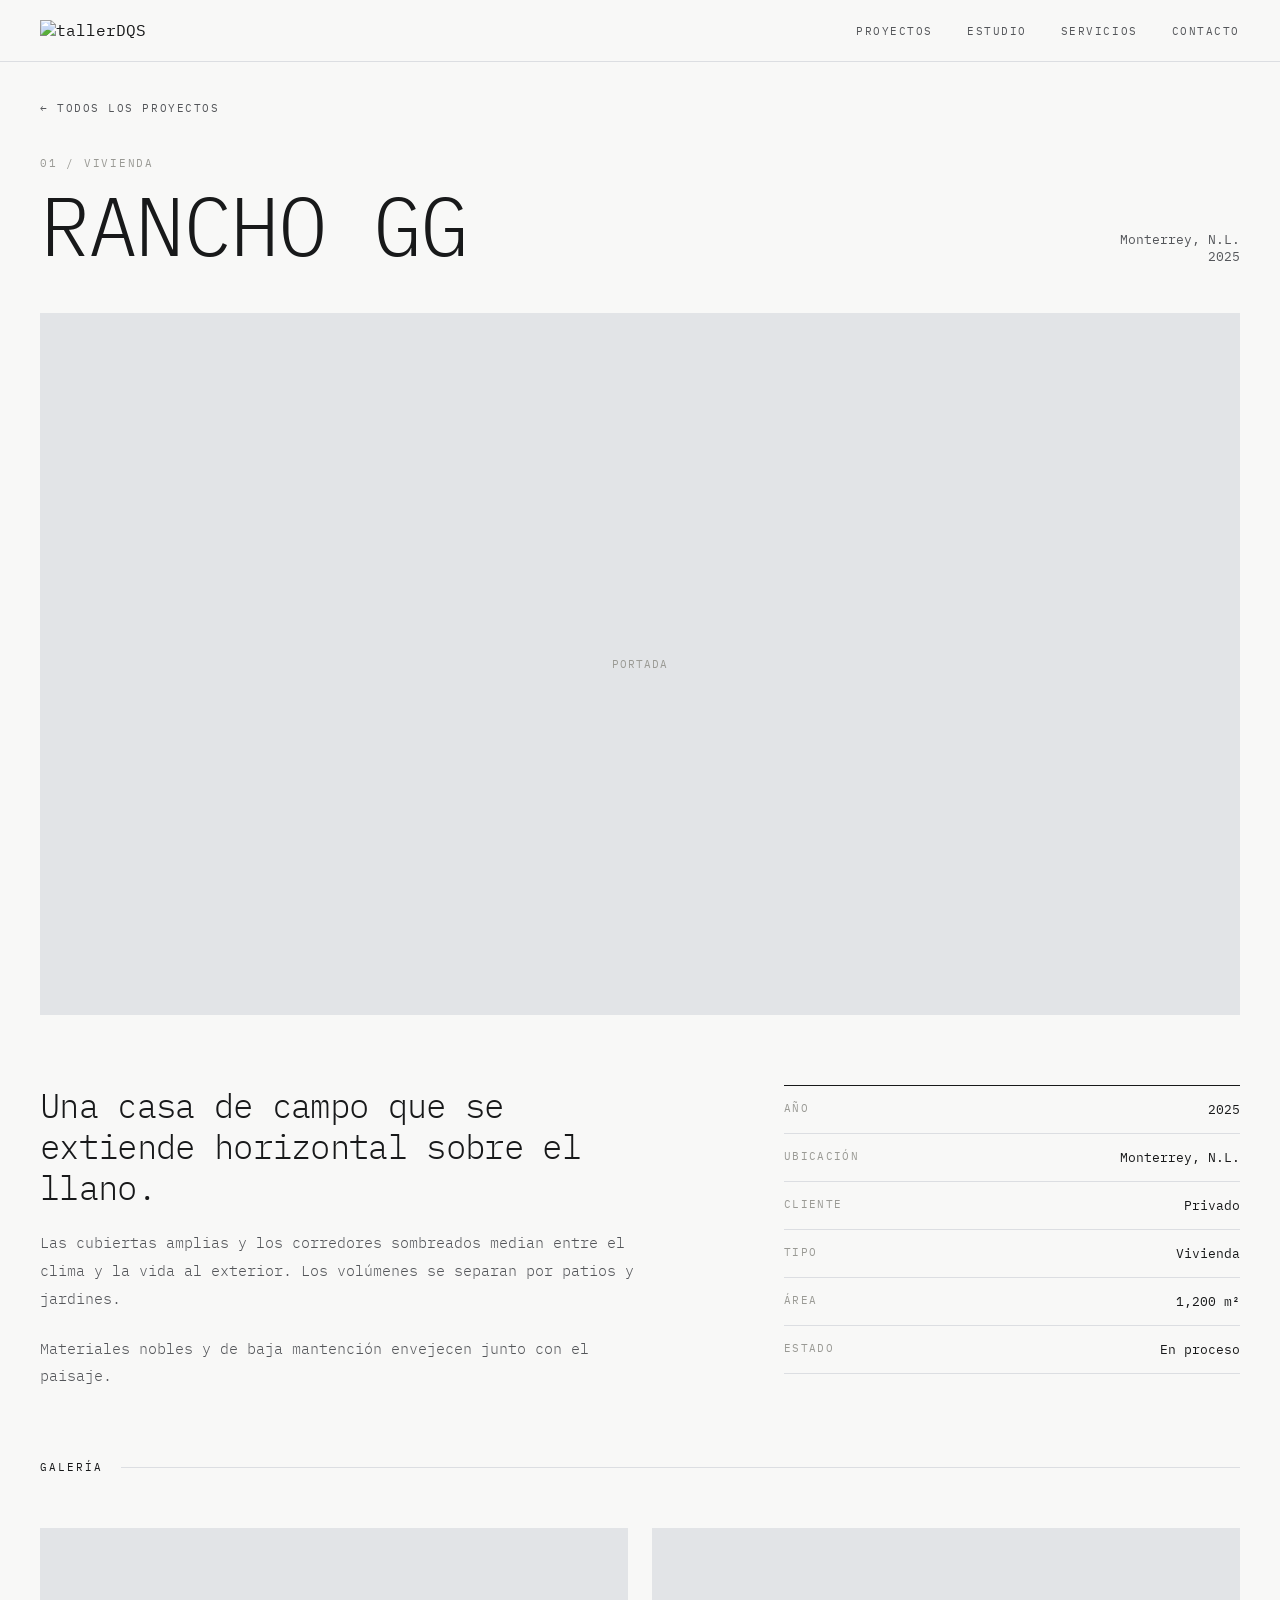
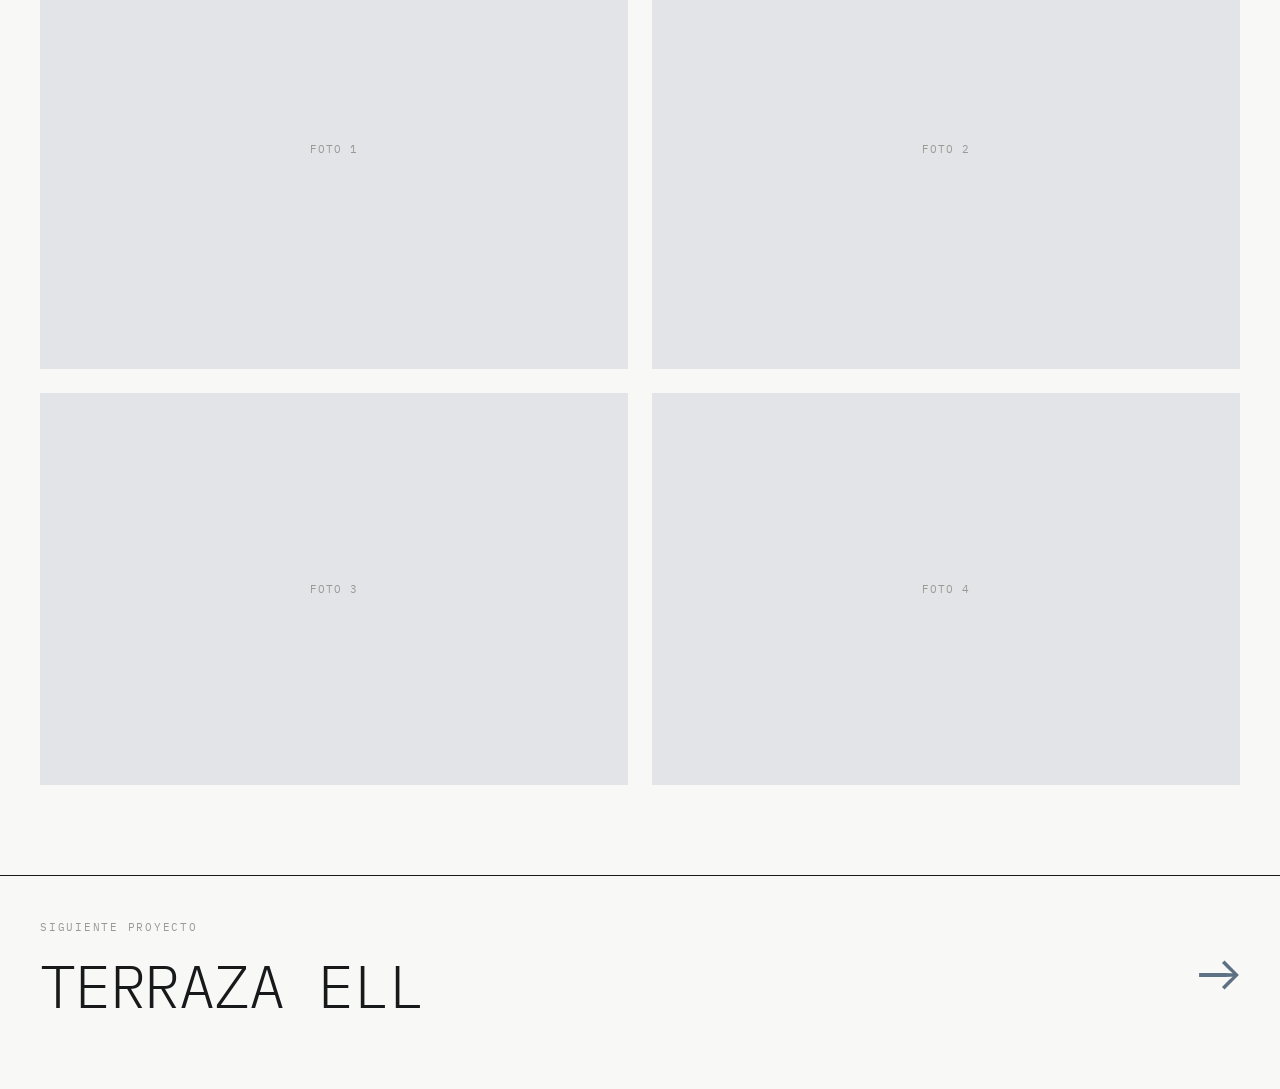
==== proyecto.html @ 95d6c695 "Sitio tallerDQS — versión inicial - Tres páginas: home, proyectos (con filtros), detalle de proyecto" ====
<!DOCTYPE html>
<html lang="es">
<head>
<meta charset="utf-8">
<meta name="viewport" content="width=device-width, initial-scale=1">
<title>Proyecto — tallerDQS</title>
<link rel="preconnect" href="https://fonts.googleapis.com">
<link rel="preconnect" href="https://fonts.gstatic.com" crossorigin>
<link href="https://fonts.googleapis.com/css2?family=IBM+Plex+Mono:wght@300;400;500;600&display=swap" rel="stylesheet">
<link rel="stylesheet" href="css/style.css">
</head>
<body data-page="proyecto">

<nav class="nav">
  <a class="nav__logo" href="index.html"><img src="assets/logo-dqs.png" alt="tallerDQS"></a>
  <div class="nav__links">
    <a class="nav__link" href="proyectos.html">Proyectos</a>
    <a class="nav__link" href="index.html#estudio">Estudio</a>
    <a class="nav__link" href="index.html#servicios">Servicios</a>
    <a class="nav__link" href="index.html#contacto">Contacto</a>
  </div>
</nav>

<main>
  <div class="detail-back"><a href="proyectos.html">← Todos los proyectos</a></div>

  <header class="detail-header">
    <div>
      <div class="detail-header__kicker" id="detail-kicker"></div>
      <h1 class="detail-header__title" id="detail-title"></h1>
    </div>
    <div class="detail-header__meta" id="detail-meta"></div>
  </header>

  <div class="detail-cover" id="detail-cover"></div>

  <section class="detail-info">
    <div class="detail-info__copy">
      <h2 class="detail-info__tagline" id="detail-tagline"></h2>
      <p id="detail-desc-1"></p>
      <p id="detail-desc-2"></p>
    </div>
    <div class="detail-facts" id="detail-facts"></div>
  </section>

  <section class="gallery-section">
    <div class="section-head">
      <span class="section-head__text">Galería</span>
      <span class="section-head__rule"></span>
    </div>
    <div class="gallery-grid" id="gallery-grid"></div>
  </section>

  <a class="next-project" id="next-project-link" href="#">
    <div>
      <div class="next-project__kicker">Siguiente proyecto</div>
      <div class="next-project__name" id="next-project-name"></div>
    </div>
    <span class="next-project__arrow">→</span>
  </a>
</main>

<script src="js/data.js"></script>
<script src="js/main.js"></script>
<script src="js/proyecto.js"></script>
</body>
</html>
---- css/style.css ----
/* tallerDQS — shared styles */

*, *::before, *::after { box-sizing: border-box; }
html, body { margin: 0; padding: 0; }
html { scroll-behavior: smooth; }

body {
  background: #F8F8F7;
  color: #18191A;
  font-family: 'IBM Plex Mono', ui-monospace, monospace;
  -webkit-font-smoothing: antialiased;
  text-rendering: optimizeLegibility;
}

::selection { background: #5E7184; color: #F8F8F7; }

img { display: block; max-width: 100%; }
button { font-family: inherit; cursor: pointer; border: none; background: none; color: inherit; padding: 0; }
a { color: inherit; text-decoration: none; }

/* ── NAV ── */
.nav {
  position: fixed; top: 0; left: 0; right: 0; z-index: 100;
  height: 62px; display: flex; align-items: center; justify-content: space-between;
  padding: 0 40px;
  background: rgba(248, 248, 247, 0.82);
  backdrop-filter: blur(10px);
  border-bottom: 1px solid #DCDEE2;
}
.nav__logo { display: flex; align-items: center; }
.nav__logo img { height: 21px; width: auto; }
.nav__logo svg { height: 21px; width: auto; }
.nav__links { display: flex; align-items: center; gap: 34px; }
.nav__link { font-size: 11px; letter-spacing: 0.14em; text-transform: uppercase; color: #54565A; transition: color .2s; }
.nav__link:hover { color: #18191A; }

main { padding-top: 62px; }

/* ── IMAGE SLOT ── */
.img-slot { position: relative; width: 100%; height: 100%; background: #E2E4E7; overflow: hidden; }
.img-slot img { position: absolute; inset: 0; width: 100%; height: 100%; object-fit: cover; display: block; }
.img-slot__label {
  position: absolute; inset: 0;
  display: flex; align-items: center; justify-content: center;
  text-align: center; padding: 12px;
  font-size: 11px; letter-spacing: 0.1em; text-transform: uppercase; color: #9A9A95;
}
.img-slot--mono img { filter: grayscale(1) contrast(1.04); transition: filter .7s ease, transform 1s ease; }
.img-card:hover .img-slot--mono img { filter: grayscale(0) contrast(1); transform: scale(1.02); }

/* ── HERO ── */
.hero { min-height: 92vh; display: flex; flex-direction: column; justify-content: flex-end; padding: 0 40px 56px; }
.hero__kicker { font-size: 11px; letter-spacing: 0.18em; text-transform: uppercase; color: #9A9A95; margin-bottom: 32px; }
.hero__logo { margin: 0; }
.hero__logo img,
.hero__logo svg { display: block; width: clamp(175px, 37.5vw, 450px); height: auto; }
.hero__row { display: flex; justify-content: space-between; align-items: flex-end; margin-top: 40px; flex-wrap: wrap; gap: 24px; }
.hero__tagline { margin: 0; max-width: 440px; font-size: 15px; line-height: 1.7; color: #54565A; font-weight: 300; }

/* ── SECTION LABEL ── */
.section-label { display: flex; align-items: center; gap: 18px; padding: 64px 40px 36px; }
.section-label__text { font-size: 11px; letter-spacing: 0.18em; text-transform: uppercase; color: #18191A; }
.section-label__rule { flex: 1; height: 1px; background: #DCDEE2; }
.section-label__hint { font-size: 11px; letter-spacing: 0.14em; color: #9A9A95; }

/* ── HOME GRID ── */
.home-grid { display: grid; grid-template-columns: repeat(2, 1fr); gap: 28px; padding: 0 40px 110px; }
.home-card { display: flex; flex-direction: column; opacity: .38; transition: opacity .55s ease; }
.home-card:hover { opacity: 1; }
.home-card__media { position: relative; width: 100%; aspect-ratio: 4 / 3; overflow: hidden; background: #E2E4E7; }
.home-card__num { position: absolute; top: 14px; left: 14px; font-size: 11px; letter-spacing: 0.12em; color: #F8F8F7; mix-blend-mode: difference; }
.home-card__meta { display: flex; justify-content: space-between; align-items: baseline; margin-top: 14px; gap: 16px; }
.home-card__title { font-size: 16px; font-weight: 500; letter-spacing: 0.06em; text-transform: uppercase; color: #18191A; }
.home-card__year { font-size: 12px; color: #9A9A95; white-space: nowrap; }
.home-card__sub { margin-top: 5px; font-size: 11px; letter-spacing: 0.1em; text-transform: uppercase; color: #9A9A95; }

/* ── VER TODOS ── */
.view-all-wrap { padding: 0 40px 96px; }
.view-all {
  display: flex; justify-content: space-between; align-items: center; width: 100%;
  border-top: 1px solid #C9CBD0; padding: 26px 2px 0;
  color: #8A8C92; transition: padding-left .3s, color .3s;
}
.view-all:hover { padding-left: 14px; color: #18191A; }
.view-all__label { font-size: 13px; font-weight: 500; letter-spacing: 0.16em; text-transform: uppercase; }
.view-all__arrow { font-size: 18px; font-weight: 300; color: #5E7184; }

/* ── REVEAL SECTIONS ── */
[data-reveal] {
  border-top: 1px solid #DCDEE2; padding: 90px 40px;
  transition: opacity 1s ease, transform 1s ease;
  scroll-margin-top: 70px;
  opacity: .2; transform: translateY(30px);
}
[data-reveal].is-revealed { opacity: 1; transform: none; }

.section-head { display: flex; align-items: center; gap: 18px; margin-bottom: 54px; }
.section-head__text { font-size: 11px; letter-spacing: 0.18em; text-transform: uppercase; }
.section-head__rule { flex: 1; height: 1px; background: #DCDEE2; }

/* ── ESTUDIO ── */
.estudio__grid { display: grid; grid-template-columns: 1fr 1.4fr; gap: 60px; align-items: start; }
.estudio__headline { margin: 0; font-weight: 300; font-size: clamp(26px, 3.4vw, 42px); line-height: 1.12; letter-spacing: -0.03em; }
.estudio__copy { display: flex; flex-direction: column; gap: 22px; max-width: 560px; }
.estudio__copy p { margin: 0; font-size: 15px; line-height: 1.8; color: #54565A; font-weight: 300; }
.estudio__stats { display: flex; gap: 48px; margin-top: 14px; }
.estudio__stat-num { font-size: 34px; font-weight: 300; letter-spacing: -0.02em; }
.estudio__stat-label { font-size: 11px; letter-spacing: 0.12em; text-transform: uppercase; color: #9A9A95; margin-top: 4px; }

/* ── SERVICIOS ── */
.servicios__grid { display: grid; grid-template-columns: repeat(2, 1fr); gap: 0; border-top: 1px solid #DCDEE2; }
.servicio { display: flex; gap: 24px; padding: 30px 0; border-bottom: 1px solid #DCDEE2; align-items: baseline; }
.servicio__num { font-size: 12px; color: #9A9A95; letter-spacing: 0.1em; min-width: 34px; }
.servicio__name { margin: 0 0 8px; font-size: 21px; font-weight: 500; letter-spacing: 0.03em; text-transform: uppercase; }
.servicio__desc { margin: 0; font-size: 14px; line-height: 1.7; color: #54565A; font-weight: 300; max-width: 380px; }

/* ── CONTACTO ── */
.contacto { padding-bottom: 64px !important; }
.contacto__grid { display: grid; grid-template-columns: 1fr 1fr; gap: 60px; align-items: start; }
.contacto__col { display: flex; flex-direction: column; gap: 34px; }
.contacto__cta { font-weight: 300; font-size: clamp(26px, 4.4vw, 52px); line-height: 1.05; letter-spacing: -0.03em; color: #3A3C40; border-bottom: 1px solid transparent; transition: border-color .3s, color .3s; display: inline-block; }
.contacto__cta:hover { border-bottom: 1px solid #5E7184; color: #18191A; }
.contacto__data { display: flex; flex-direction: column; gap: 22px; font-size: 13px; line-height: 1.6; color: #8A8C92; font-weight: 300; }
.contacto__data-label { font-size: 11px; letter-spacing: 0.12em; text-transform: uppercase; color: #A6A8AD; margin-bottom: 5px; }
.contacto__data a { border-bottom: 1px solid #DCDEE2; transition: border-color .2s; }
.contacto__data a:hover { border-bottom: 1px solid #5E7184; }
.whatsapp-btn { display: inline-flex; align-items: center; gap: 9px; margin-top: 12px; padding: 9px 15px; border: 1px solid #DCDEE2; border-radius: 2px; font-size: 11px; letter-spacing: 0.12em; text-transform: uppercase; color: #5C5E63; transition: all .25s; }
.whatsapp-btn:hover { border-color: #5E7184; color: #3A3C40; background: #F1F2F0; }
.contacto__social { display: flex; gap: 20px; }

.contact-form { display: flex; flex-direction: column; gap: 0; border-top: 1px solid #C9CBD0; }
.contact-form__label { font-size: 11px; letter-spacing: 0.14em; text-transform: uppercase; color: #A6A8AD; padding: 18px 0 6px; }
.contact-form input,
.contact-form textarea { font-family: inherit; font-size: 15px; color: #3A3C40; background: transparent; border: none; border-bottom: 1px solid #DCDEE2; padding: 16px 2px; outline: none; width: 100%; }
.contact-form textarea { resize: vertical; }
.contact-form input:focus,
.contact-form textarea:focus { border-bottom: 1px solid #5E7184; }
.contact-form__submit { margin-top: 24px; align-self: flex-start; display: inline-flex; align-items: center; gap: 12px; padding: 14px 26px; background: #18191A; color: #F8F8F7; font-size: 11px; letter-spacing: 0.16em; text-transform: uppercase; border-radius: 2px; transition: background .25s; }
.contact-form__submit:hover { background: #5E7184; }
.contact-form__note { font-size: 11px; letter-spacing: 0.06em; color: #A6A8AD; padding-top: 14px; min-height: 16px; }

.footer-row { display: flex; justify-content: space-between; align-items: baseline; margin-top: 80px; font-size: 11px; letter-spacing: 0.1em; text-transform: uppercase; color: #A6A8AD; }

/* ── DETALLE ── */
.detail-back { padding: 34px 40px 0; }
.detail-back a { font-size: 11px; letter-spacing: 0.14em; text-transform: uppercase; color: #54565A; transition: color .2s; }
.detail-back a:hover { color: #18191A; }

.detail-header { padding: 40px 40px 48px; display: flex; justify-content: space-between; align-items: flex-end; flex-wrap: wrap; gap: 24px; }
.detail-header__kicker { font-size: 11px; letter-spacing: 0.16em; text-transform: uppercase; color: #9A9A95; margin-bottom: 16px; }
.detail-header__title { margin: 0; font-weight: 300; font-size: clamp(36px, 6.5vw, 88px); line-height: 0.95; letter-spacing: -0.03em; text-transform: uppercase; }
.detail-header__meta { font-size: 13px; color: #54565A; text-align: right; }

.detail-cover { height: 78vh; background: #E2E4E7; margin: 0 40px; overflow: hidden; }

.detail-info { display: grid; grid-template-columns: 1.5fr 1fr; gap: 60px; padding: 70px 40px; align-items: start; }
.detail-info__copy { display: flex; flex-direction: column; gap: 22px; max-width: 620px; }
.detail-info__tagline { margin: 0; font-weight: 300; font-size: clamp(22px, 2.8vw, 34px); line-height: 1.2; letter-spacing: -0.02em; }
.detail-info__copy p { margin: 0; font-size: 15px; line-height: 1.85; color: #54565A; font-weight: 300; }
.detail-facts { border-top: 1px solid #18191A; }
.detail-fact { display: flex; justify-content: space-between; gap: 16px; padding: 15px 0; border-bottom: 1px solid #DCDEE2; }
.detail-fact__k { font-size: 11px; letter-spacing: 0.12em; text-transform: uppercase; color: #9A9A95; }
.detail-fact__v { font-size: 13px; color: #18191A; text-align: right; }

.gallery-section { padding: 0 40px 90px; }
.gallery-grid { display: grid; grid-template-columns: repeat(2, 1fr); gap: 24px; }
.gallery-item { background: #E2E4E7; overflow: hidden; }

.next-project { display: flex; justify-content: space-between; align-items: center; width: 100%; border-top: 1px solid #18191A; padding: 44px 40px 64px; }
.next-project__kicker { font-size: 11px; letter-spacing: 0.16em; text-transform: uppercase; color: #9A9A95; margin-bottom: 12px; }
.next-project__name { font-size: clamp(28px, 5vw, 60px); font-weight: 300; letter-spacing: -0.02em; text-transform: uppercase; }
.next-project__arrow { font-size: clamp(34px, 6vw, 72px); font-weight: 300; color: #5E7184; }

/* ── PROYECTOS INDEX ── */
.proyectos-header { padding: 40px 40px 40px; display: flex; justify-content: space-between; align-items: flex-end; flex-wrap: wrap; gap: 24px; }
.proyectos-header__title { margin: 0; font-weight: 300; font-size: clamp(40px, 7vw, 96px); line-height: 0.9; letter-spacing: -0.04em; text-transform: uppercase; }
.proyectos-header__count { font-size: 11px; letter-spacing: 0.14em; text-transform: uppercase; color: #9A9A95; }

.filters { padding: 0 40px 36px; }
.filters__inner { display: flex; flex-direction: column; gap: 16px; border-bottom: 1px solid #DCDEE2; padding-bottom: 28px; }
.filter-row { display: flex; gap: 18px; align-items: baseline; flex-wrap: wrap; }
.filter-row__label { min-width: 92px; font-size: 11px; letter-spacing: 0.14em; text-transform: uppercase; color: #9A9A95; }
.filter-row__opts { display: flex; gap: 8px; flex-wrap: wrap; }
.chip { padding: 7px 13px; font-size: 11px; letter-spacing: 0.1em; text-transform: uppercase; white-space: nowrap; border: 1px solid #DCDEE2; color: #9A9A95; background: transparent; border-radius: 2px; transition: all .2s; cursor: pointer; }
.chip.is-active { border-color: #18191A; color: #18191A; background: #E2E4E7; }

.proyectos-grid-wrap { padding: 0 40px 120px; }
.proyectos-grid { display: grid; grid-template-columns: repeat(4, 1fr); gap: 26px 22px; }
.proj-card { display: flex; flex-direction: column; }
.proj-card__media { position: relative; width: 100%; aspect-ratio: 4 / 3; overflow: hidden; background: #E2E4E7; }
.proj-card__num { position: absolute; top: 12px; left: 12px; font-size: 11px; letter-spacing: 0.12em; color: #F8F8F7; mix-blend-mode: difference; }
.proj-card__title { margin-top: 12px; font-size: 14px; font-weight: 500; letter-spacing: 0.06em; text-transform: uppercase; color: #18191A; display: inline-block; border-bottom: 1px solid transparent; transition: border-color .3s; }
.proj-card__title:hover { border-bottom: 1px solid #5E7184; }
.proj-card__sub { margin-top: 5px; font-size: 11px; letter-spacing: 0.08em; text-transform: uppercase; color: #9A9A95; }

.no-results { padding: 90px 0; text-align: center; color: #9A9A95; font-size: 13px; letter-spacing: 0.06em; }
.no-results button { text-decoration: underline; color: #5E7184; margin-left: 6px; }

@media (max-width: 900px) {
  .estudio__grid, .contacto__grid, .detail-info { grid-template-columns: 1fr; }
  .home-grid, .servicios__grid { grid-template-columns: 1fr; }
  .proyectos-grid { grid-template-columns: repeat(2, 1fr); }
}
@media (max-width: 560px) {
  .proyectos-grid, .gallery-grid { grid-template-columns: 1fr; }
}
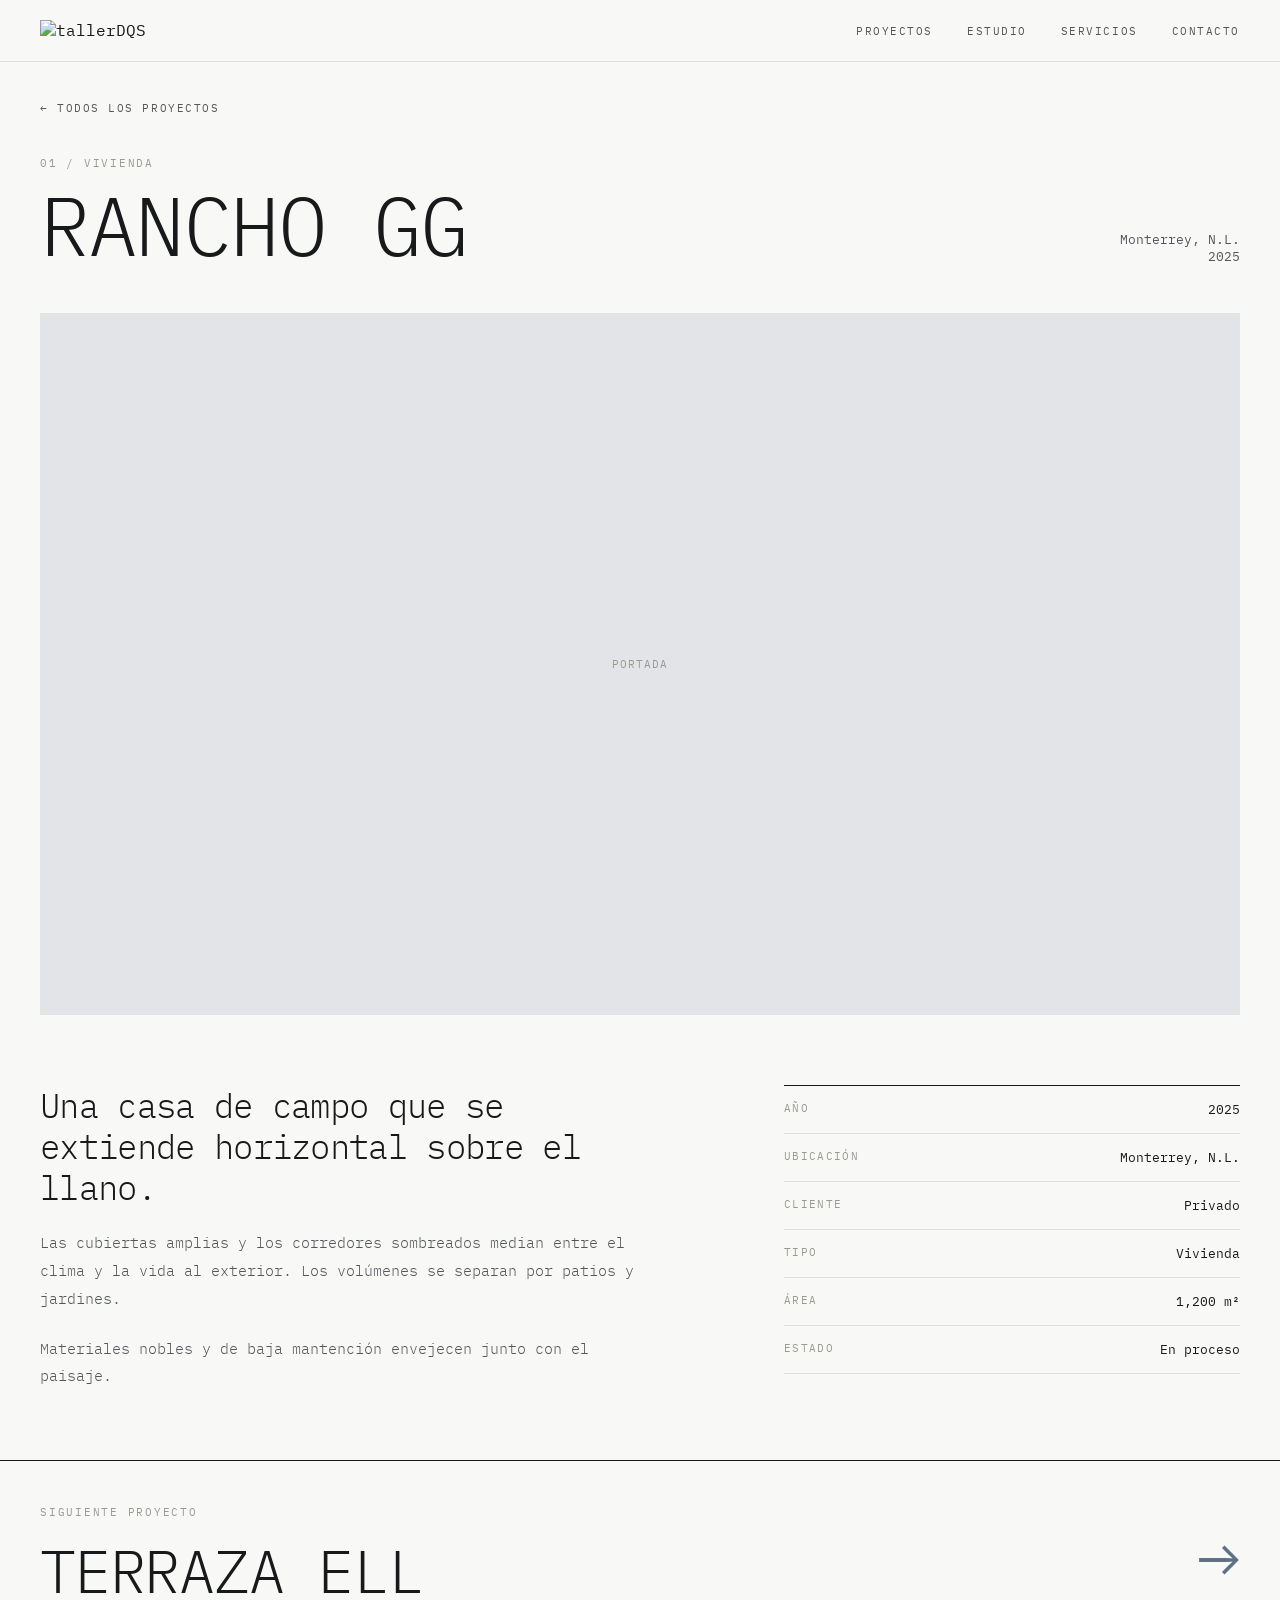
==== commit b174ea8f: "Fotos con nombre de espacio: foto1-terraza.jpg, título extraído del nombre" ====
--- a/proyecto.html
+++ b/proyecto.html
@@ -43,12 +43,20 @@
     <div class="detail-facts" id="detail-facts"></div>
   </section>
 
-  <section class="gallery-section">
+  <section class="gallery-section" id="gallery-section" hidden>
     <div class="section-head">
       <span class="section-head__text">Galería</span>
       <span class="section-head__rule"></span>
     </div>
     <div class="gallery-grid" id="gallery-grid"></div>
+  </section>
+
+  <section class="planes-section" id="planes-section" hidden>
+    <div class="section-head">
+      <span class="section-head__text">Planos</span>
+      <span class="section-head__rule"></span>
+    </div>
+    <div class="planes-grid-container"></div>
   </section>
 
   <a class="next-project" id="next-project-link" href="#">
--- a/css/style.css
+++ b/css/style.css
@@ -164,7 +164,46 @@
 
 .gallery-section { padding: 0 40px 90px; }
 .gallery-grid { display: grid; grid-template-columns: repeat(2, 1fr); gap: 24px; }
-.gallery-item { background: #E2E4E7; overflow: hidden; }
+.gallery-item { background: #E2E4E7; overflow: hidden; display: flex; flex-direction: column; }
+.gallery-item .img-slot { aspect-ratio: 4 / 3; flex: 1; }
+.gallery-item__label {
+  font-size: 11px; letter-spacing: 0.12em; text-transform: uppercase; color: #9A9A95;
+  padding: 10px 14px; background: #F8F8F7; border-top: 1px solid #DCDEE2;
+}
+
+/* ── PLANOS ── */
+.planes-section {
+  background: #fff;
+  border-top: 1px solid #DCDEE2;
+  border-bottom: 1px solid #DCDEE2;
+  padding: 70px 40px 80px;
+}
+.planes-grid {
+  display: grid;
+  grid-template-columns: repeat(4, 1fr);
+  gap: 20px;
+}
+.plano-item {
+  border: 1px solid #DCDEE2;
+  background: #fff;
+  overflow: hidden;
+  display: flex;
+  flex-direction: column;
+}
+.plano-item img {
+  display: block;
+  width: 100%;
+  height: auto;
+  object-fit: contain;
+}
+.plano-item__label {
+  font-size: 11px;
+  letter-spacing: 0.12em;
+  text-transform: uppercase;
+  color: #9A9A95;
+  padding: 12px 16px;
+  border-top: 1px solid #DCDEE2;
+}
 
 .next-project { display: flex; justify-content: space-between; align-items: center; width: 100%; border-top: 1px solid #18191A; padding: 44px 40px 64px; }
 .next-project__kicker { font-size: 11px; letter-spacing: 0.16em; text-transform: uppercase; color: #9A9A95; margin-bottom: 12px; }
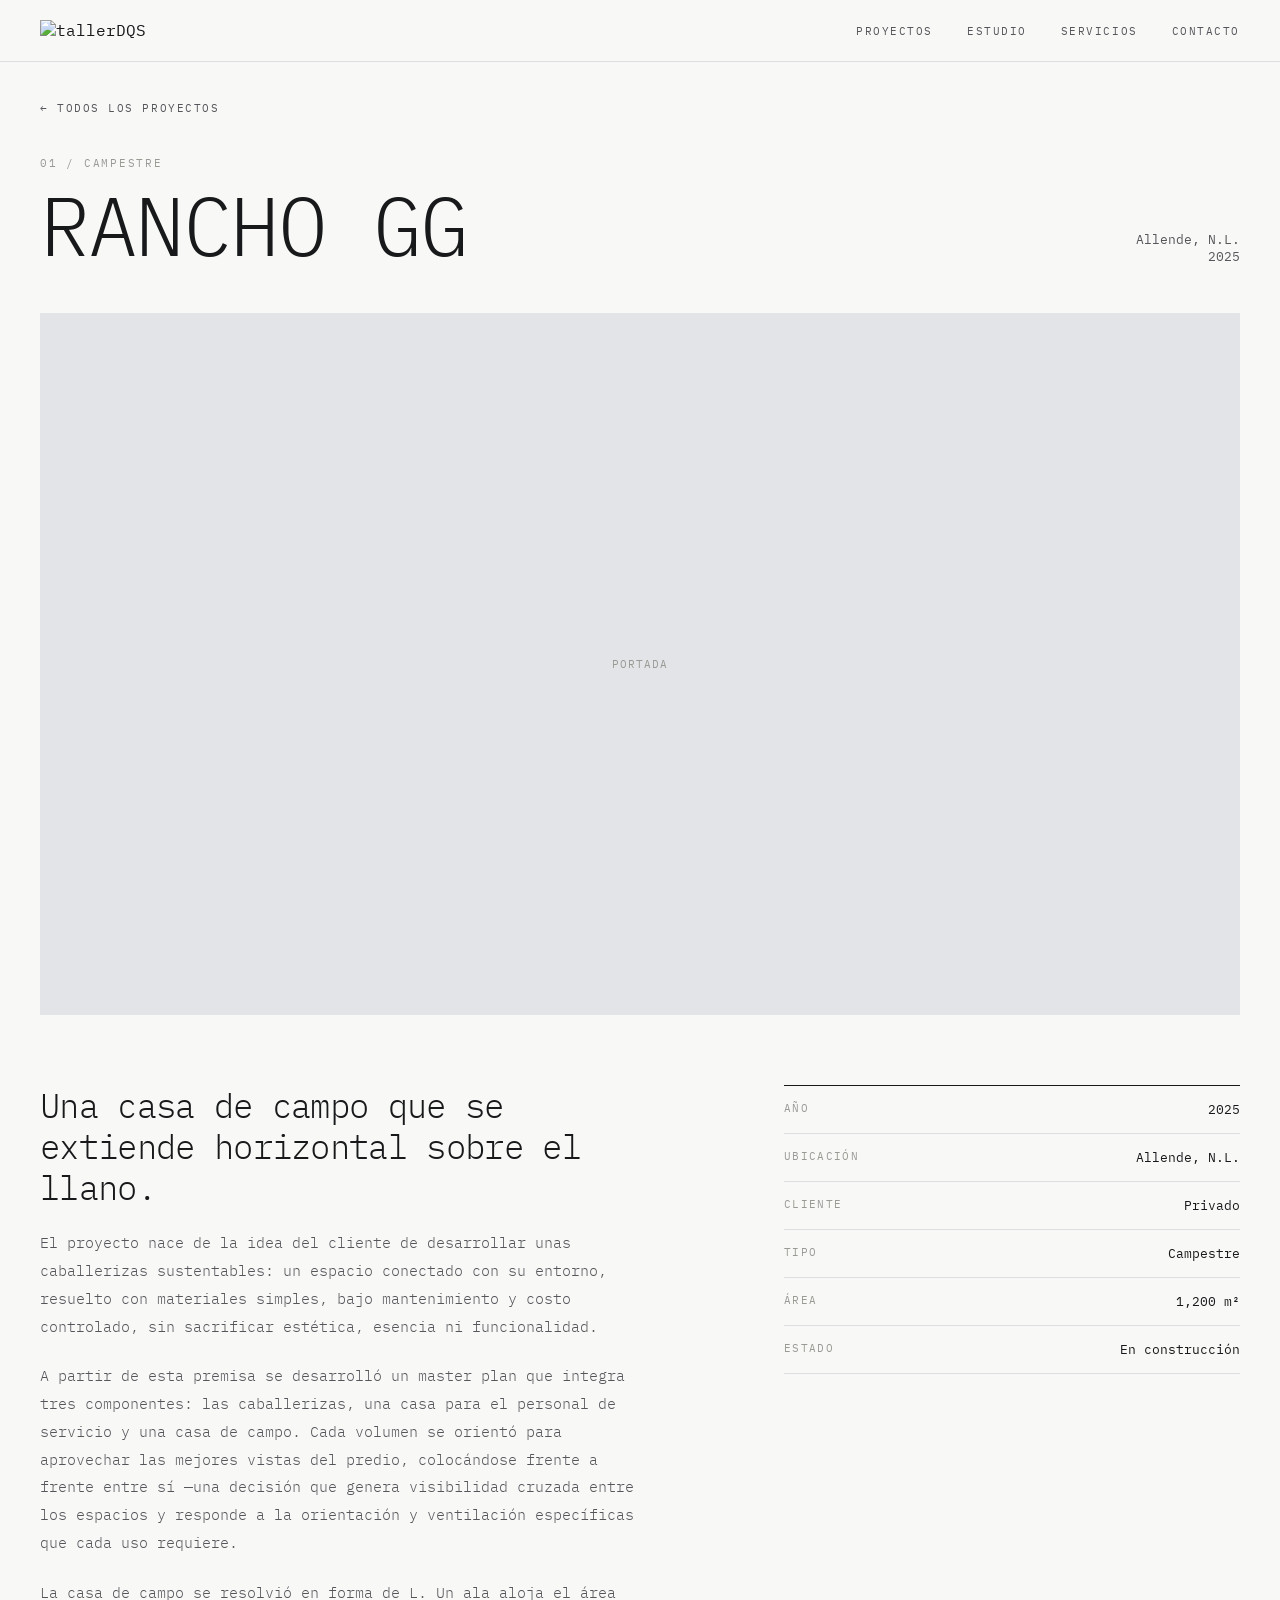
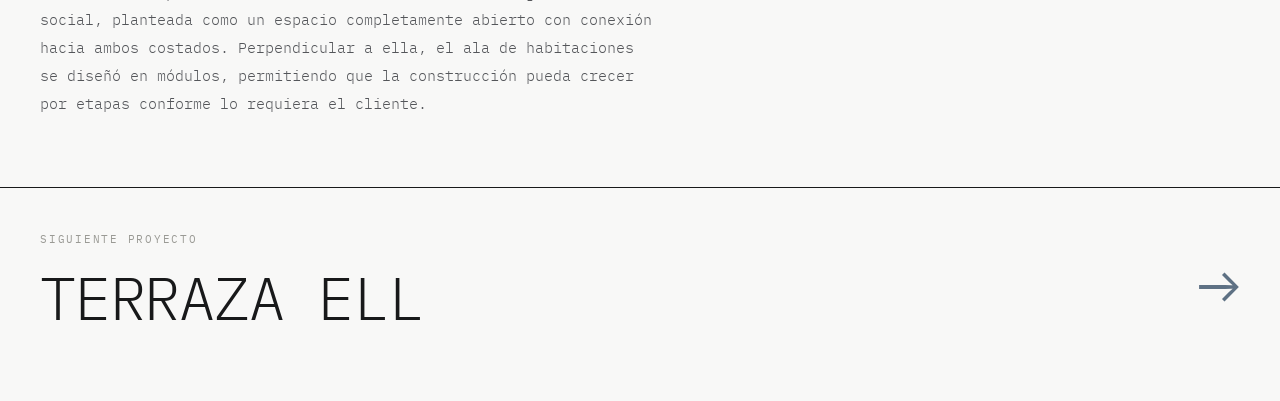
==== commit 69b330cc: "Rancho GG: texto completo, Allende N.L., tipo Campestre, En construcción" ====
--- a/proyecto.html
+++ b/proyecto.html
@@ -39,6 +39,7 @@
       <h2 class="detail-info__tagline" id="detail-tagline"></h2>
       <p id="detail-desc-1"></p>
       <p id="detail-desc-2"></p>
+      <p id="detail-desc-3"></p>
     </div>
     <div class="detail-facts" id="detail-facts"></div>
   </section>
--- a/css/style.css
+++ b/css/style.css
@@ -163,9 +163,10 @@
 .detail-fact__v { font-size: 13px; color: #18191A; text-align: right; }
 
 .gallery-section { padding: 0 40px 90px; }
-.gallery-grid { display: grid; grid-template-columns: repeat(2, 1fr); gap: 24px; }
+.gallery-grid { display: grid; grid-template-columns: repeat(3, 1fr); gap: 16px; }
 .gallery-item { background: #E2E4E7; overflow: hidden; display: flex; flex-direction: column; }
 .gallery-item .img-slot { aspect-ratio: 4 / 3; flex: 1; }
+.gallery-item .img-slot__label { display: none; }
 .gallery-item__label {
   font-size: 11px; letter-spacing: 0.12em; text-transform: uppercase; color: #9A9A95;
   padding: 10px 14px; background: #F8F8F7; border-top: 1px solid #DCDEE2;
@@ -184,25 +185,14 @@
   gap: 20px;
 }
 .plano-item {
-  border: 1px solid #DCDEE2;
   background: #fff;
   overflow: hidden;
-  display: flex;
-  flex-direction: column;
 }
 .plano-item img {
   display: block;
   width: 100%;
   height: auto;
   object-fit: contain;
-}
-.plano-item__label {
-  font-size: 11px;
-  letter-spacing: 0.12em;
-  text-transform: uppercase;
-  color: #9A9A95;
-  padding: 12px 16px;
-  border-top: 1px solid #DCDEE2;
 }
 
 .next-project { display: flex; justify-content: space-between; align-items: center; width: 100%; border-top: 1px solid #18191A; padding: 44px 40px 64px; }
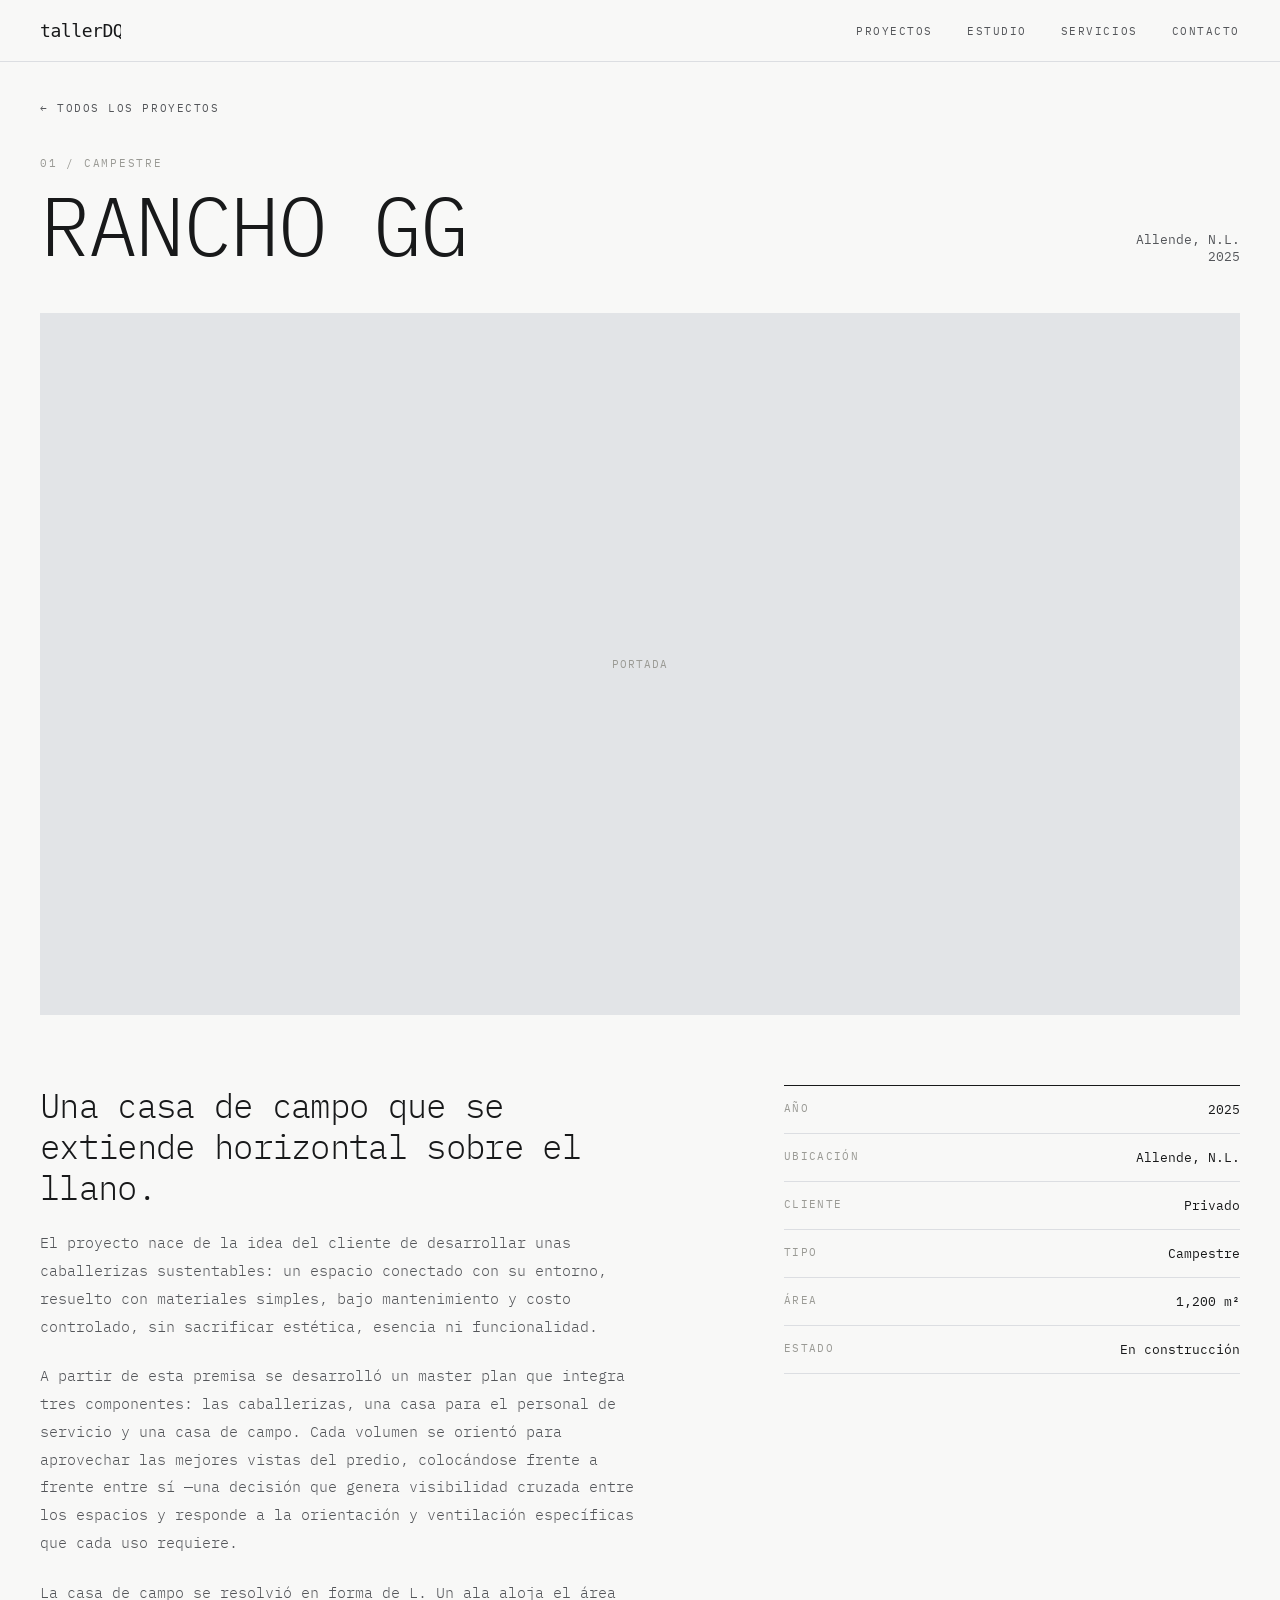
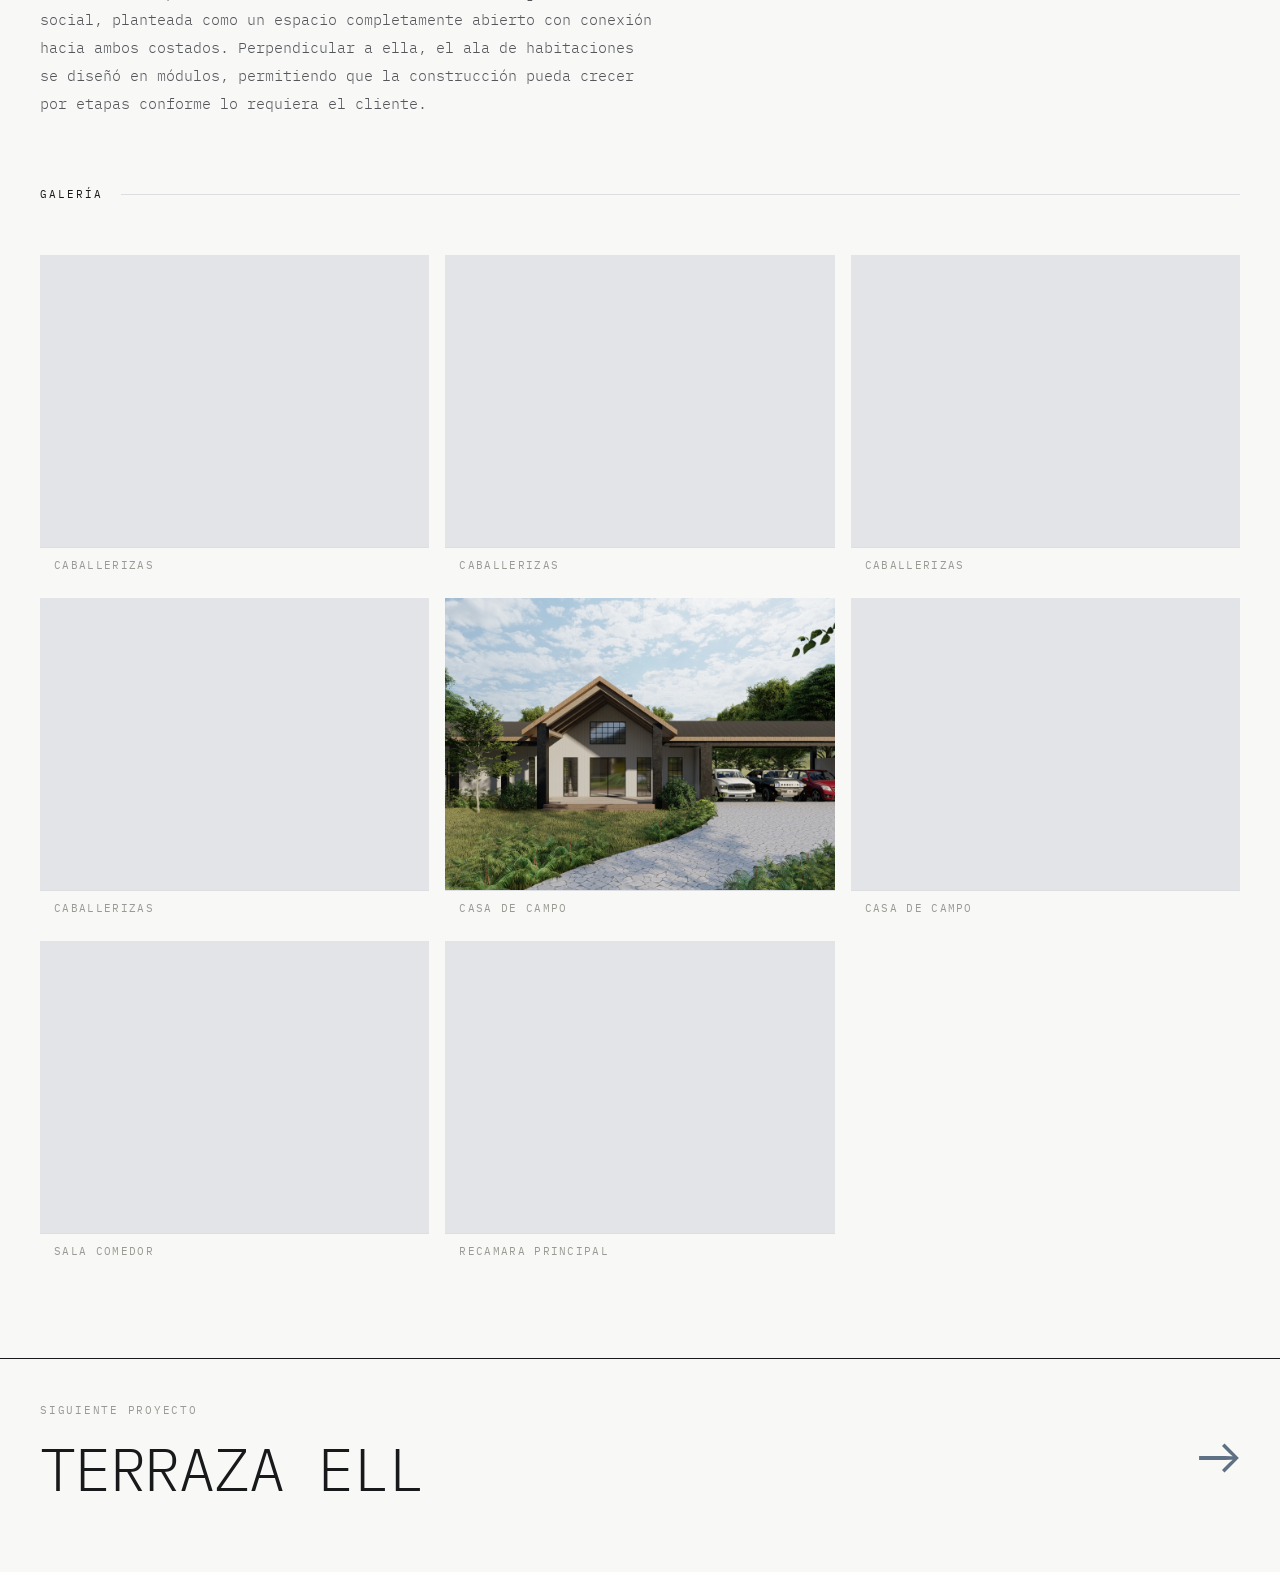
==== commit 7a17f225: "Switch logo from PNG to SVG across all pages Replace logo-dqs.png references with logo-dqs.svg in na" ====
--- a/proyecto.html
+++ b/proyecto.html
@@ -12,7 +12,7 @@
 <body data-page="proyecto">
 
 <nav class="nav">
-  <a class="nav__logo" href="index.html"><img src="assets/logo-dqs.png" alt="tallerDQS"></a>
+  <a class="nav__logo" href="index.html"><img src="assets/logo-dqs.svg" alt="tallerDQS"></a>
   <div class="nav__links">
     <a class="nav__link" href="proyectos.html">Proyectos</a>
     <a class="nav__link" href="index.html#estudio">Estudio</a>
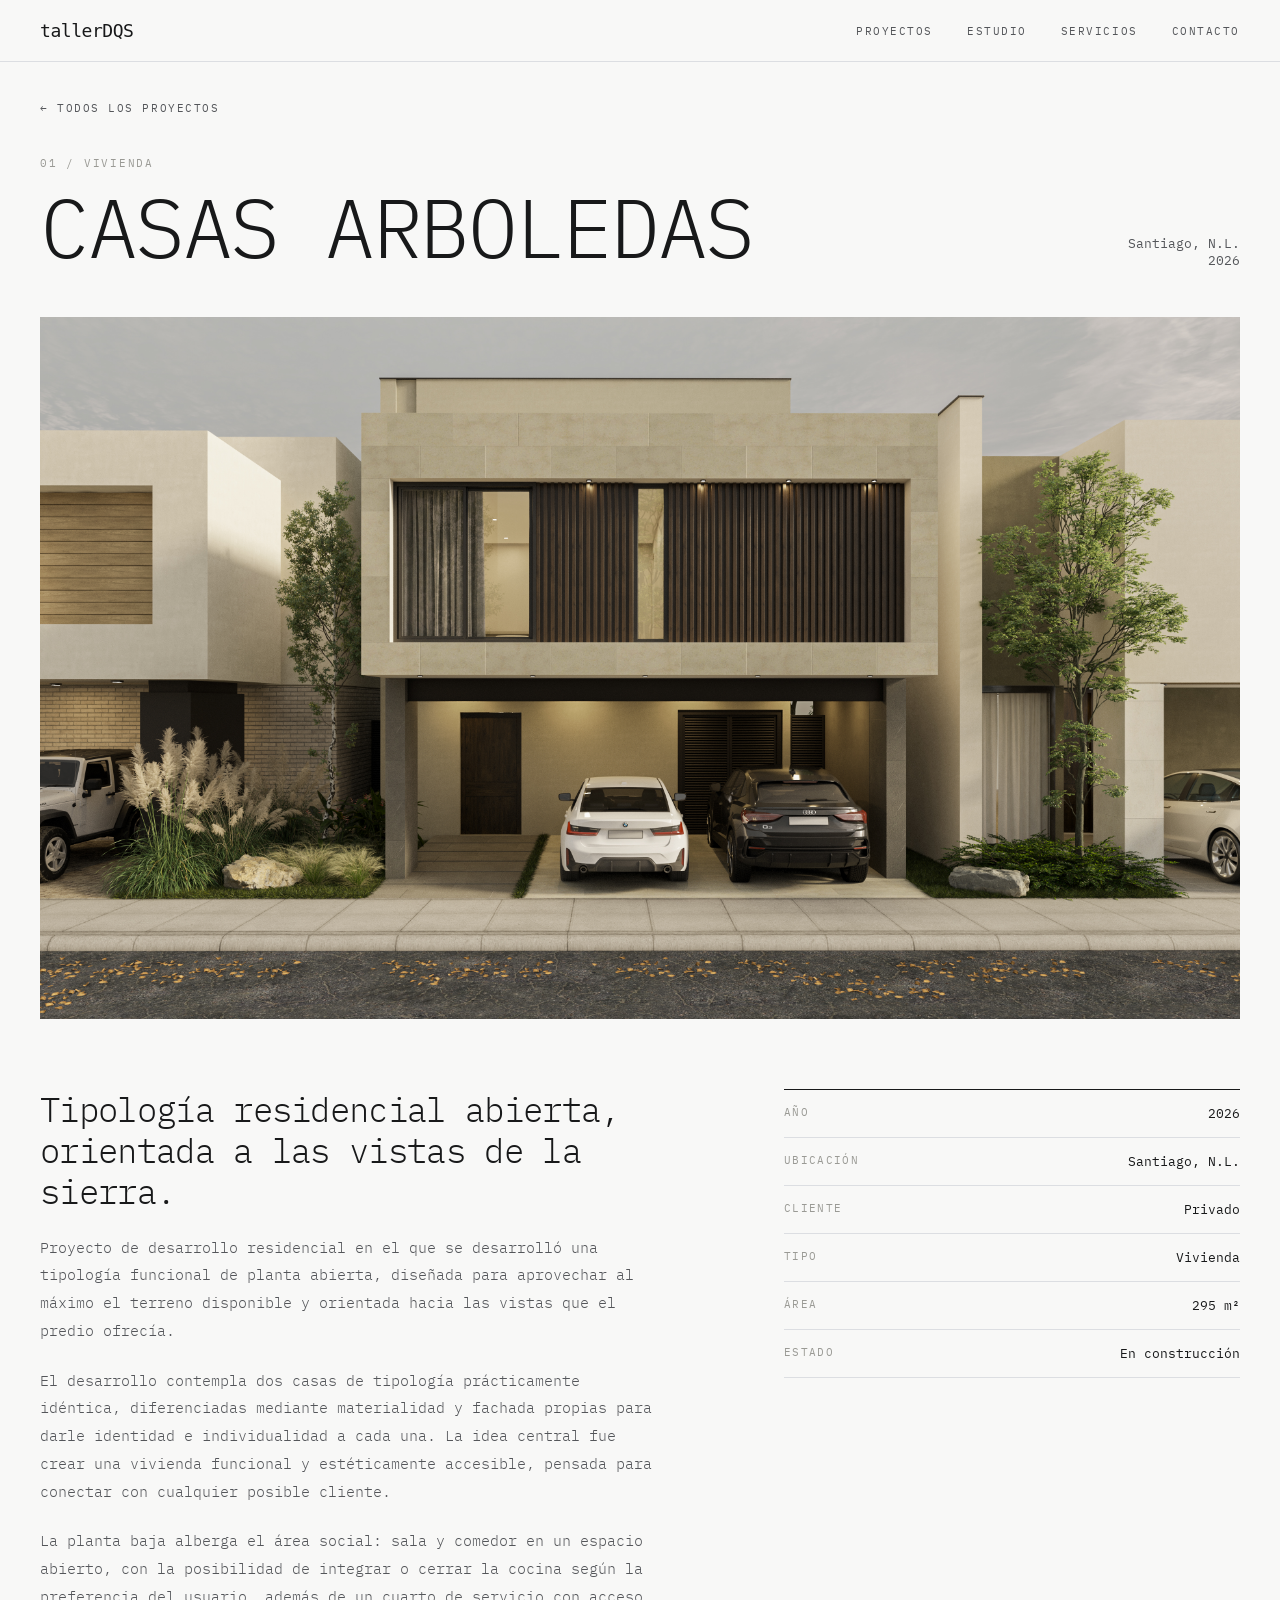
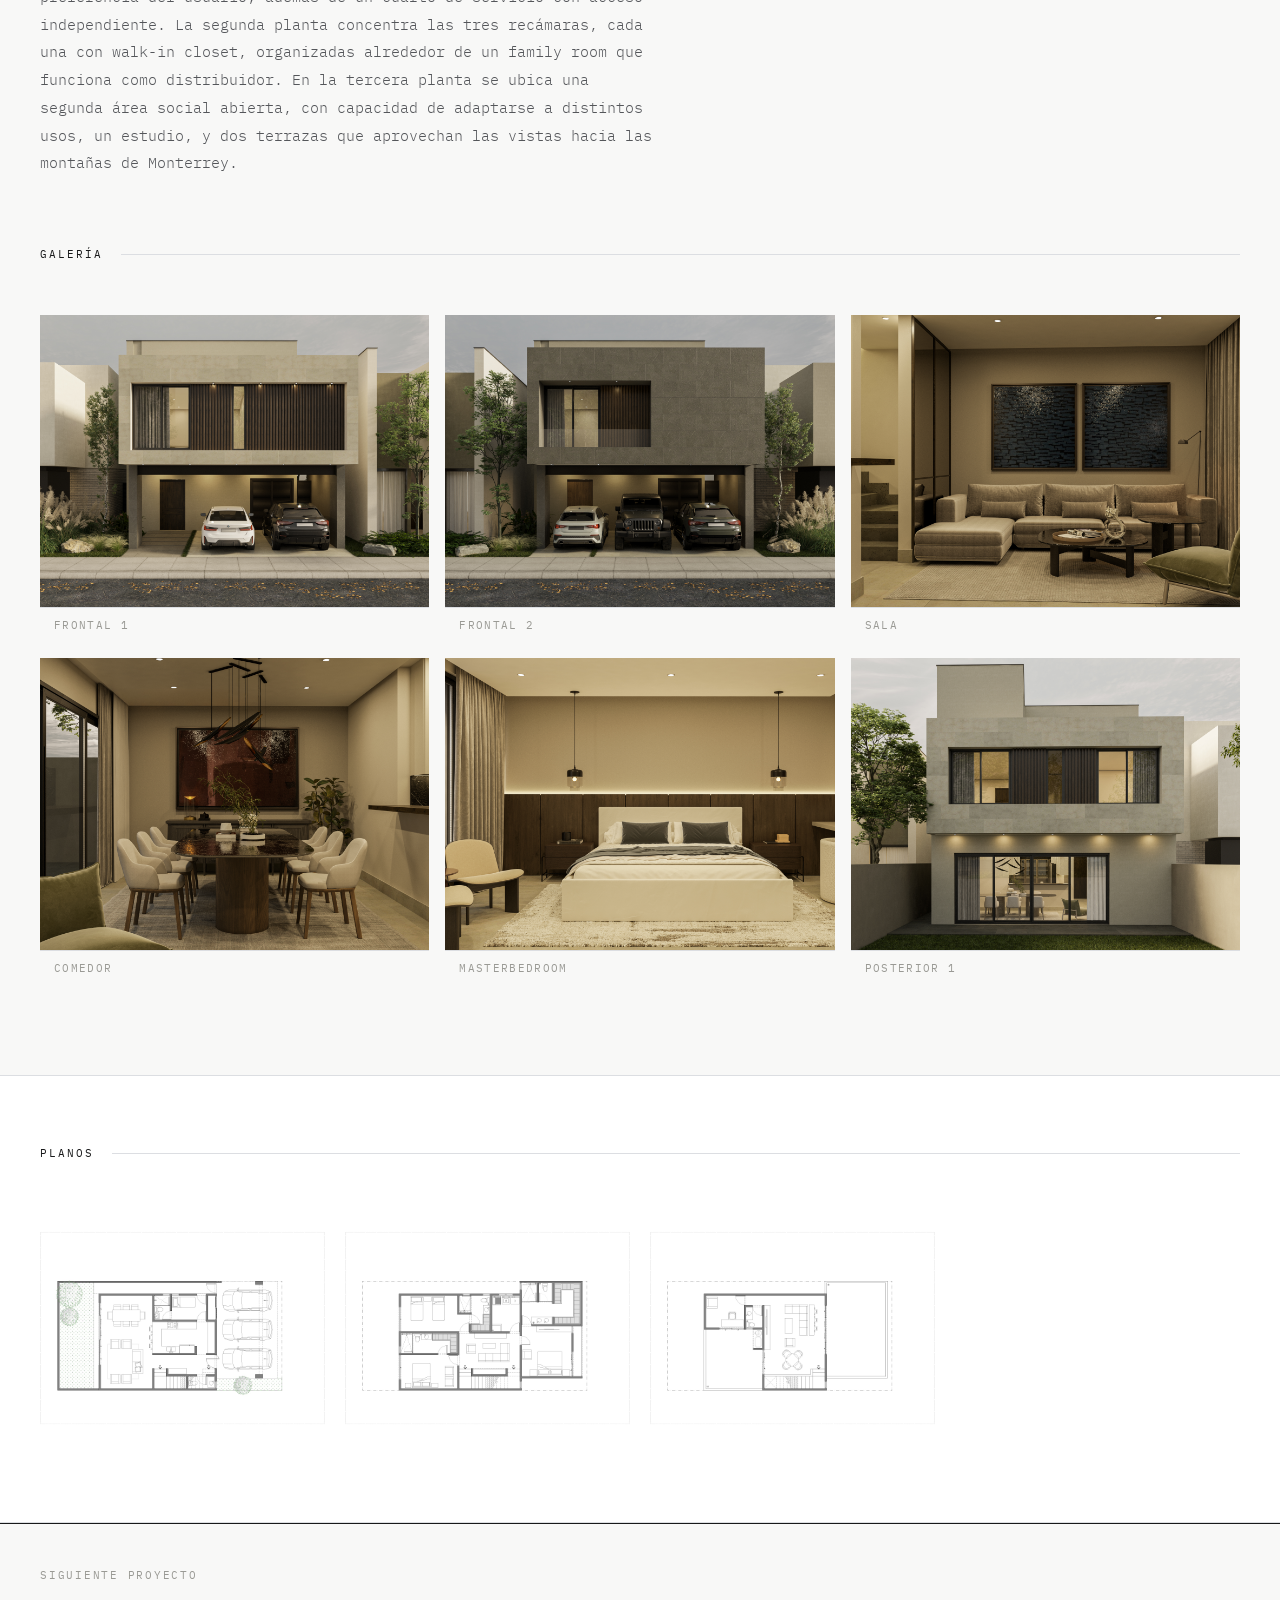
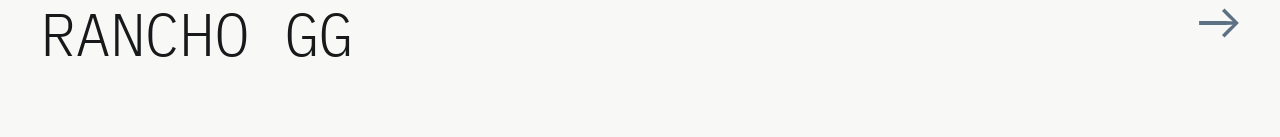
==== commit fcd25134: "Add photo lightbox carousel to project detail page - Cover photo opens full-screen lightbox on click" ====
--- a/proyecto.html
+++ b/proyecto.html
@@ -69,6 +69,16 @@
   </a>
 </main>
 
+<div id="lightbox" class="lightbox" hidden role="dialog" aria-modal="true">
+  <button class="lightbox__close" aria-label="Cerrar">×</button>
+  <button class="lightbox__prev" aria-label="Anterior">&#8592;</button>
+  <div class="lightbox__frame">
+    <img class="lightbox__img" src="" alt="">
+  </div>
+  <button class="lightbox__next" aria-label="Siguiente">&#8594;</button>
+  <div class="lightbox__counter"></div>
+</div>
+
 <script src="js/data.js"></script>
 <script src="js/main.js"></script>
 <script src="js/proyecto.js"></script>
--- a/css/style.css
+++ b/css/style.css
@@ -67,7 +67,7 @@
 .home-grid { display: grid; grid-template-columns: repeat(2, 1fr); gap: 28px; padding: 0 40px 110px; }
 .home-card { display: flex; flex-direction: column; opacity: .38; transition: opacity .55s ease; }
 .home-card:hover { opacity: 1; }
-.home-card__media { position: relative; width: 100%; aspect-ratio: 4 / 3; overflow: hidden; background: #E2E4E7; }
+.home-card__media { display: block; position: relative; width: 100%; aspect-ratio: 4 / 3; overflow: hidden; background: #E2E4E7; }
 .home-card__num { position: absolute; top: 14px; left: 14px; font-size: 11px; letter-spacing: 0.12em; color: #F8F8F7; mix-blend-mode: difference; }
 .home-card__meta { display: flex; justify-content: space-between; align-items: baseline; margin-top: 14px; gap: 16px; }
 .home-card__title { font-size: 16px; font-weight: 500; letter-spacing: 0.06em; text-transform: uppercase; color: #18191A; }
@@ -148,7 +148,7 @@
 
 .detail-header { padding: 40px 40px 48px; display: flex; justify-content: space-between; align-items: flex-end; flex-wrap: wrap; gap: 24px; }
 .detail-header__kicker { font-size: 11px; letter-spacing: 0.16em; text-transform: uppercase; color: #9A9A95; margin-bottom: 16px; }
-.detail-header__title { margin: 0; font-weight: 300; font-size: clamp(36px, 6.5vw, 88px); line-height: 0.95; letter-spacing: -0.03em; text-transform: uppercase; }
+.detail-header__title { margin: 0; font-weight: 300; font-size: clamp(36px, 6.5vw, 88px); line-height: 1; letter-spacing: -0.03em; text-transform: uppercase; }
 .detail-header__meta { font-size: 13px; color: #54565A; text-align: right; }
 
 .detail-cover { height: 78vh; background: #E2E4E7; margin: 0 40px; overflow: hidden; }
@@ -167,6 +167,8 @@
 .gallery-item { background: #E2E4E7; overflow: hidden; display: flex; flex-direction: column; }
 .gallery-item .img-slot { aspect-ratio: 4 / 3; flex: 1; }
 .gallery-item .img-slot__label { display: none; }
+.proj-card .img-slot__label { display: none; }
+.home-card .img-slot__label { display: none; }
 .gallery-item__label {
   font-size: 11px; letter-spacing: 0.12em; text-transform: uppercase; color: #9A9A95;
   padding: 10px 14px; background: #F8F8F7; border-top: 1px solid #DCDEE2;
@@ -216,7 +218,7 @@
 .proyectos-grid-wrap { padding: 0 40px 120px; }
 .proyectos-grid { display: grid; grid-template-columns: repeat(4, 1fr); gap: 26px 22px; }
 .proj-card { display: flex; flex-direction: column; }
-.proj-card__media { position: relative; width: 100%; aspect-ratio: 4 / 3; overflow: hidden; background: #E2E4E7; }
+.proj-card__media { display: block; position: relative; width: 100%; aspect-ratio: 4 / 3; overflow: hidden; background: #E2E4E7; }
 .proj-card__num { position: absolute; top: 12px; left: 12px; font-size: 11px; letter-spacing: 0.12em; color: #F8F8F7; mix-blend-mode: difference; }
 .proj-card__title { margin-top: 12px; font-size: 14px; font-weight: 500; letter-spacing: 0.06em; text-transform: uppercase; color: #18191A; display: inline-block; border-bottom: 1px solid transparent; transition: border-color .3s; }
 .proj-card__title:hover { border-bottom: 1px solid #5E7184; }
@@ -225,6 +227,19 @@
 .no-results { padding: 90px 0; text-align: center; color: #9A9A95; font-size: 13px; letter-spacing: 0.06em; }
 .no-results button { text-decoration: underline; color: #5E7184; margin-left: 6px; }
 
+/* Lightbox */
+.lightbox { position: fixed; inset: 0; z-index: 900; background: rgba(10,10,10,.93); display: flex; align-items: center; justify-content: center; }
+.lightbox[hidden] { display: none; }
+.lightbox__frame { flex: 1; display: flex; align-items: center; justify-content: center; min-width: 0; height: 100vh; padding: 72px 0 56px; box-sizing: border-box; }
+.lightbox__img { max-width: 100%; max-height: 100%; object-fit: contain; display: block; user-select: none; }
+.lightbox__prev, .lightbox__next { flex-shrink: 0; width: 64px; height: 64px; display: flex; align-items: center; justify-content: center; background: none; border: none; color: #fff; font-size: 28px; cursor: pointer; opacity: .45; transition: opacity .2s; font-family: inherit; }
+.lightbox__prev:hover, .lightbox__next:hover { opacity: 1; }
+.lightbox__close { position: absolute; top: 18px; right: 22px; width: 40px; height: 40px; display: flex; align-items: center; justify-content: center; background: none; border: none; color: #fff; font-size: 26px; cursor: pointer; opacity: .5; transition: opacity .2s; line-height: 1; }
+.lightbox__close:hover { opacity: 1; }
+.lightbox__counter { position: absolute; bottom: 18px; left: 50%; transform: translateX(-50%); font-size: 11px; letter-spacing: .14em; color: #fff; opacity: .4; white-space: nowrap; }
+.detail-cover .img-slot__label { display: none; }
+.detail-cover { cursor: pointer; }
+
 @media (max-width: 900px) {
   .estudio__grid, .contacto__grid, .detail-info { grid-template-columns: 1fr; }
   .home-grid, .servicios__grid { grid-template-columns: 1fr; }
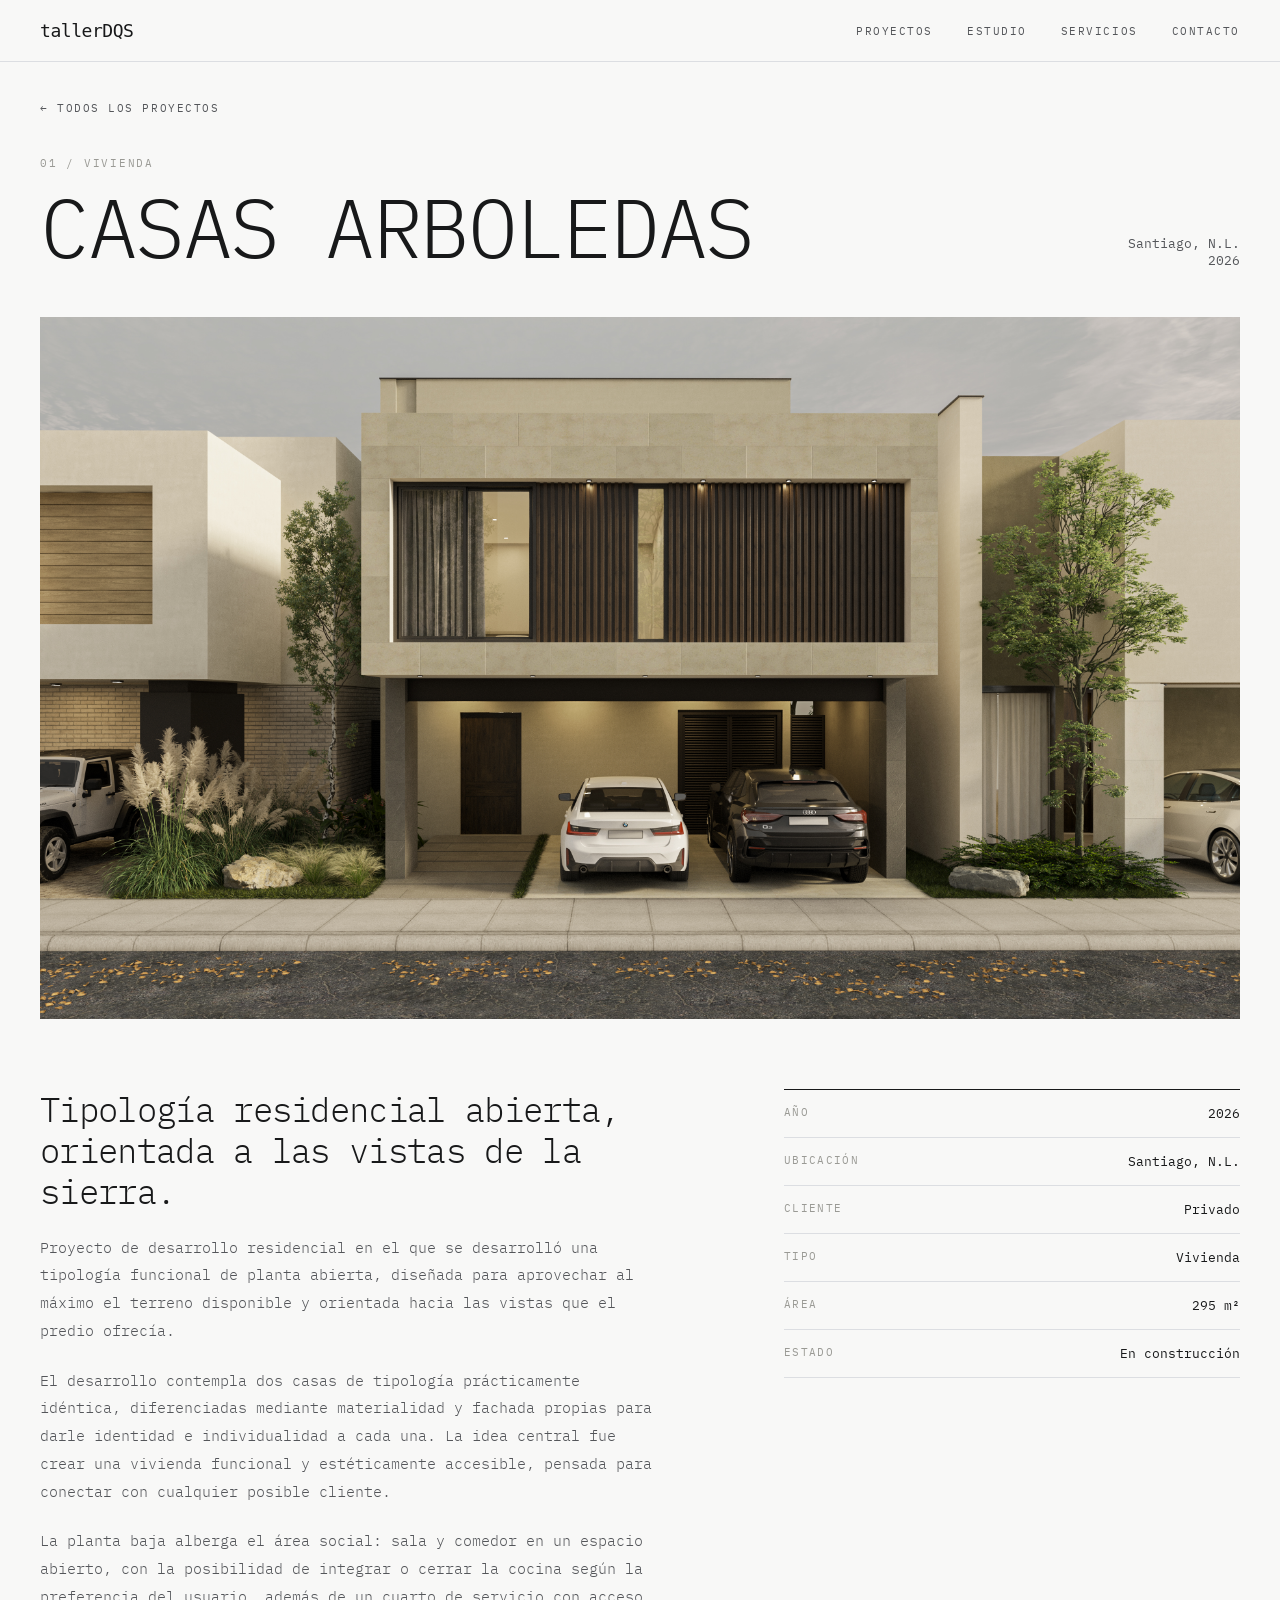
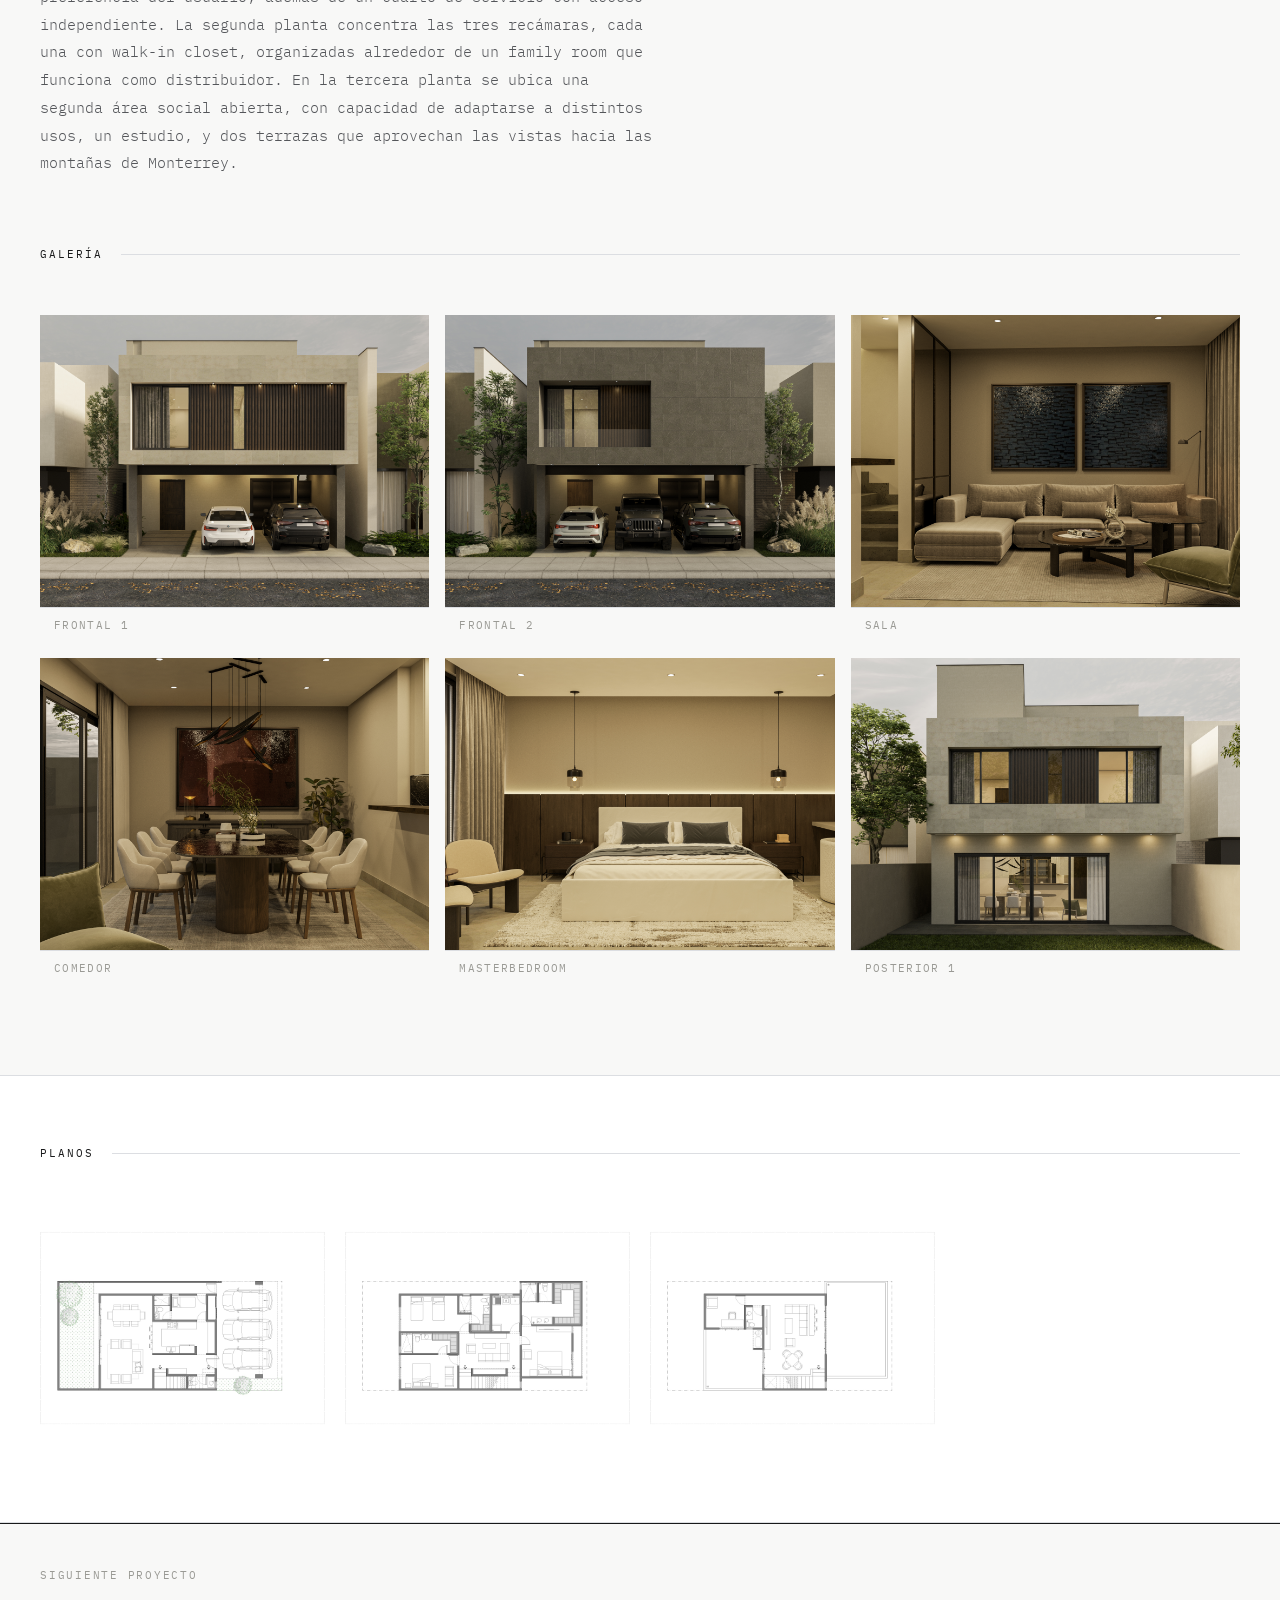
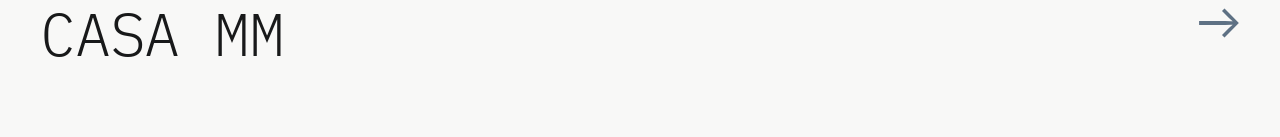
==== commit 97f0bff3: "Update Casa El Uro text (5 paragraphs); add longDesc4/5 support - proyecto.html: add detail-desc-4 a" ====
--- a/proyecto.html
+++ b/proyecto.html
@@ -40,6 +40,8 @@
       <p id="detail-desc-1"></p>
       <p id="detail-desc-2"></p>
       <p id="detail-desc-3"></p>
+      <p id="detail-desc-4"></p>
+      <p id="detail-desc-5"></p>
     </div>
     <div class="detail-facts" id="detail-facts"></div>
   </section>
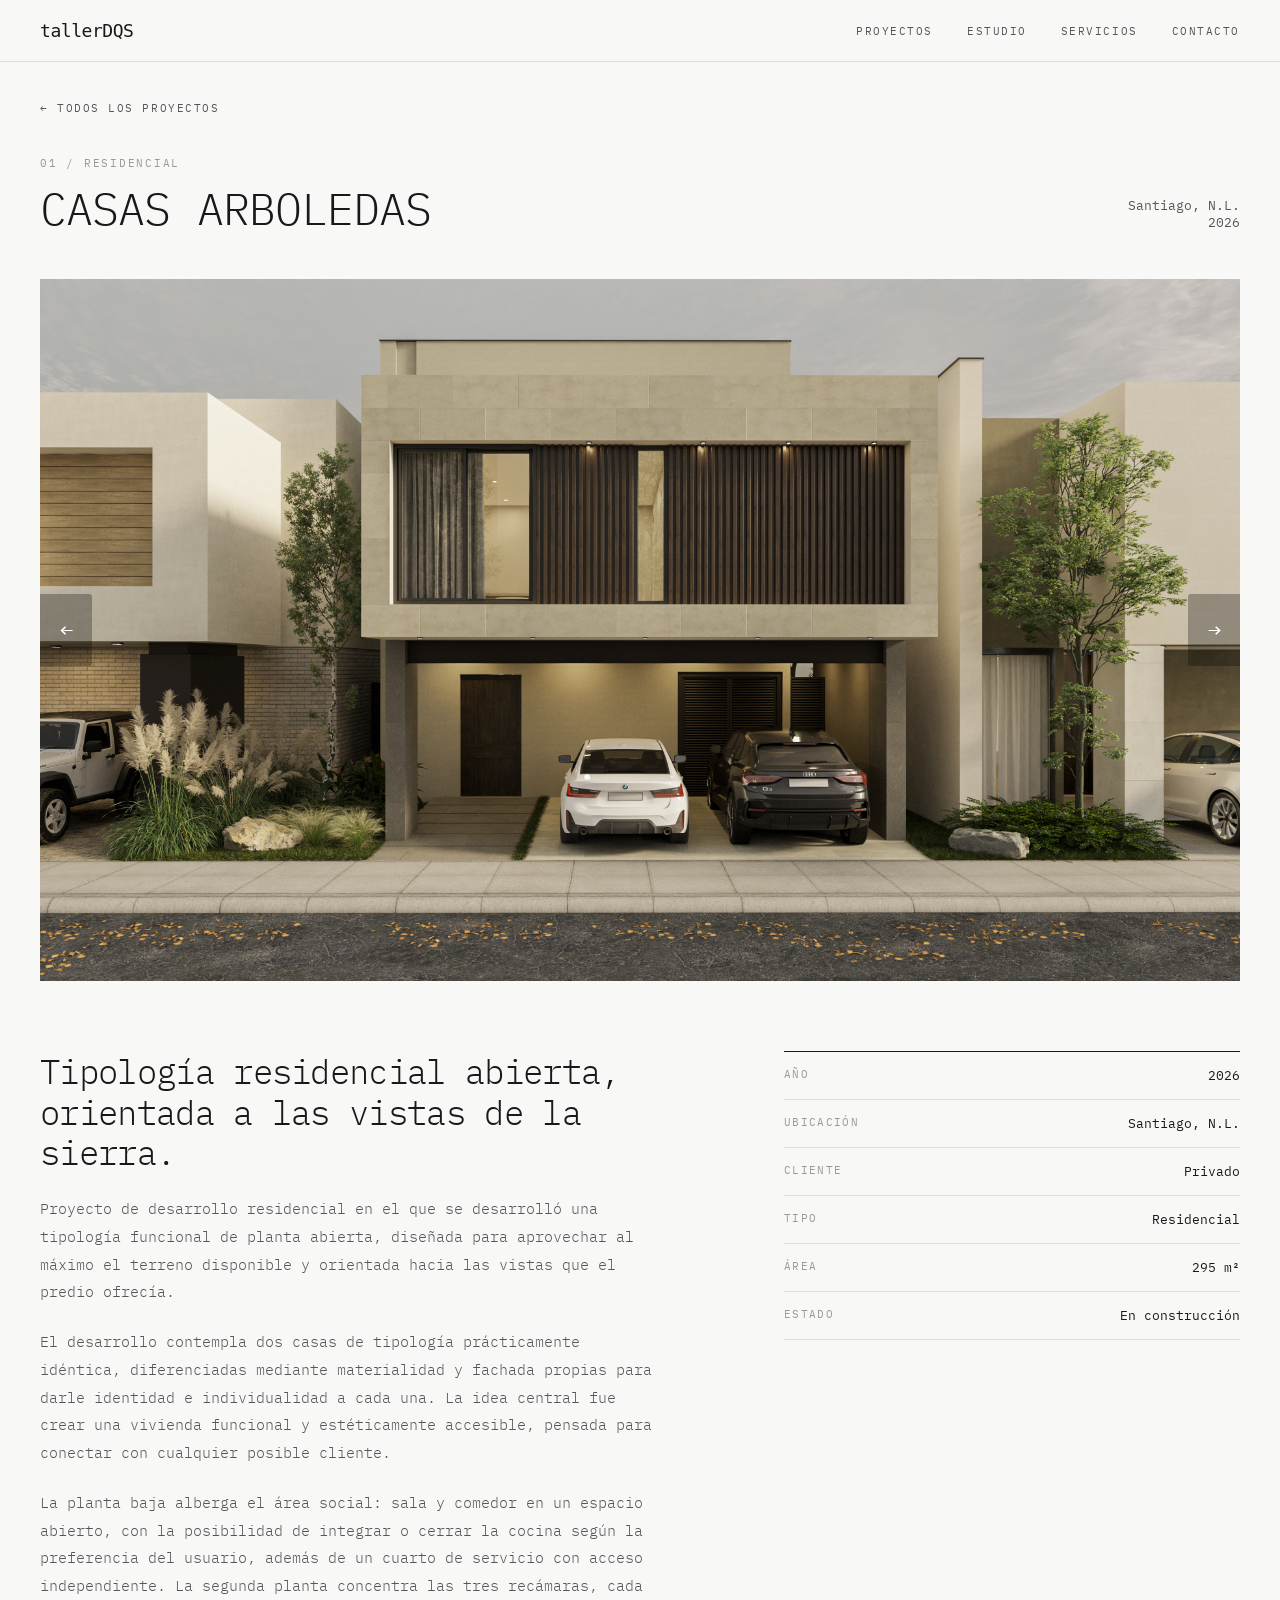
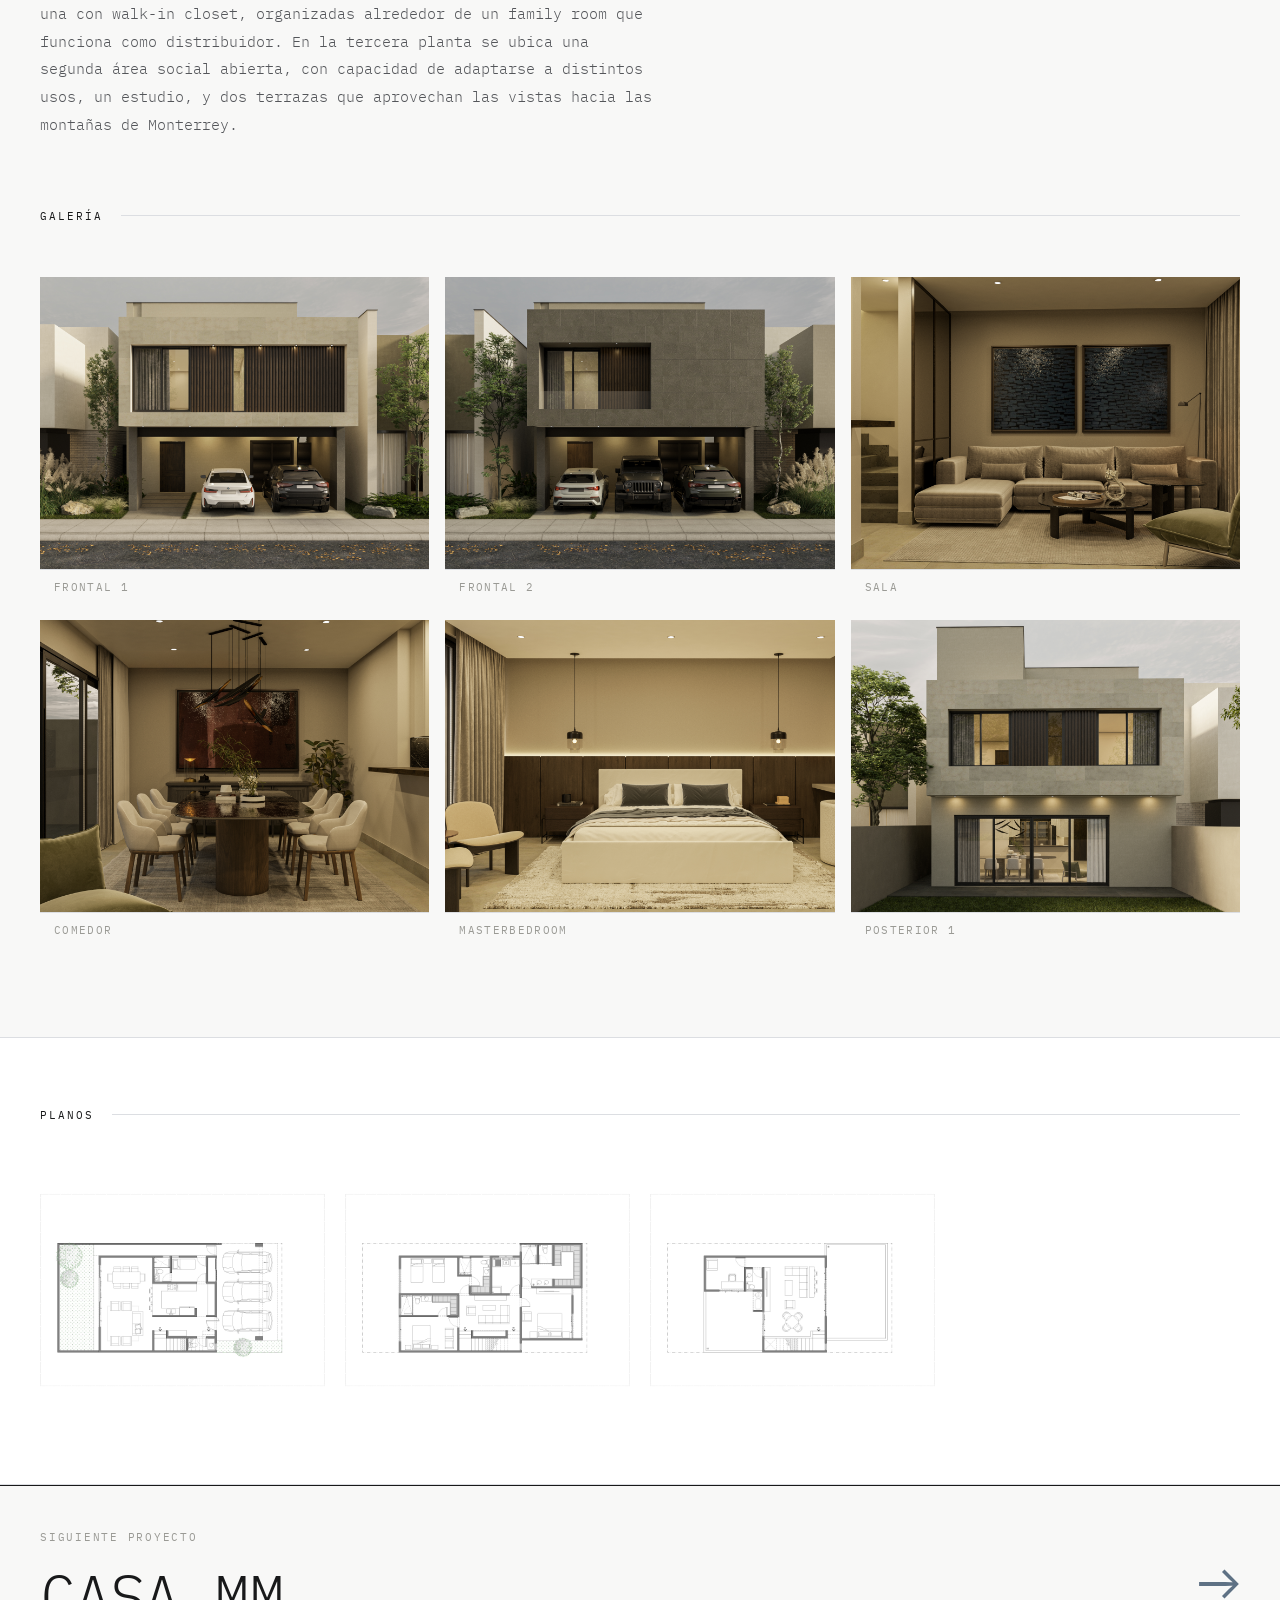
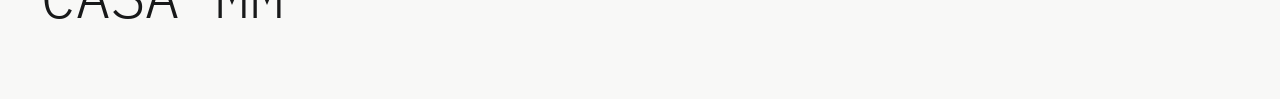
==== commit 1dd1ebea: "Alta de Departamento EF, fotos de Olor y fix de acentos en etiquetas - Nuevo proyecto Departamento E" ====
--- a/proyecto.html
+++ b/proyecto.html
@@ -7,6 +7,7 @@
 <link rel="preconnect" href="https://fonts.googleapis.com">
 <link rel="preconnect" href="https://fonts.gstatic.com" crossorigin>
 <link href="https://fonts.googleapis.com/css2?family=IBM+Plex+Mono:wght@300;400;500;600&display=swap" rel="stylesheet">
+<link rel="icon" href="assets/logo-dqs.svg" type="image/svg+xml">
 <link rel="stylesheet" href="css/style.css">
 </head>
 <body data-page="proyecto">
--- a/css/style.css
+++ b/css/style.css
@@ -148,10 +148,14 @@
 
 .detail-header { padding: 40px 40px 48px; display: flex; justify-content: space-between; align-items: flex-end; flex-wrap: wrap; gap: 24px; }
 .detail-header__kicker { font-size: 11px; letter-spacing: 0.16em; text-transform: uppercase; color: #9A9A95; margin-bottom: 16px; }
-.detail-header__title { margin: 0; font-weight: 300; font-size: clamp(36px, 6.5vw, 88px); line-height: 1; letter-spacing: -0.03em; text-transform: uppercase; }
+.detail-header__title { margin: 0; font-weight: 300; font-size: clamp(24px, 3.5vw, 52px); line-height: 1; letter-spacing: -0.02em; text-transform: uppercase; }
 .detail-header__meta { font-size: 13px; color: #54565A; text-align: right; }
 
-.detail-cover { height: 78vh; background: #E2E4E7; margin: 0 40px; overflow: hidden; }
+.detail-cover { position: relative; height: 78vh; background: #E2E4E7; margin: 0 40px; overflow: hidden; cursor: pointer; }
+.cover-nav { position: absolute; top: 50%; transform: translateY(-50%); z-index: 2; background: rgba(0,0,0,.28); border: none; color: #fff; font-size: 22px; cursor: pointer; width: 52px; height: 72px; display: flex; align-items: center; justify-content: center; transition: background .2s; font-family: inherit; }
+.cover-nav:hover { background: rgba(0,0,0,.55); }
+.cover-nav--prev { left: 0; border-radius: 0 3px 3px 0; }
+.cover-nav--next { right: 0; border-radius: 3px 0 0 3px; }
 
 .detail-info { display: grid; grid-template-columns: 1.5fr 1fr; gap: 60px; padding: 70px 40px; align-items: start; }
 .detail-info__copy { display: flex; flex-direction: column; gap: 22px; max-width: 620px; }
@@ -238,7 +242,6 @@
 .lightbox__close:hover { opacity: 1; }
 .lightbox__counter { position: absolute; bottom: 18px; left: 50%; transform: translateX(-50%); font-size: 11px; letter-spacing: .14em; color: #fff; opacity: .4; white-space: nowrap; }
 .detail-cover .img-slot__label { display: none; }
-.detail-cover { cursor: pointer; }
 
 @media (max-width: 900px) {
   .estudio__grid, .contacto__grid, .detail-info { grid-template-columns: 1fr; }
